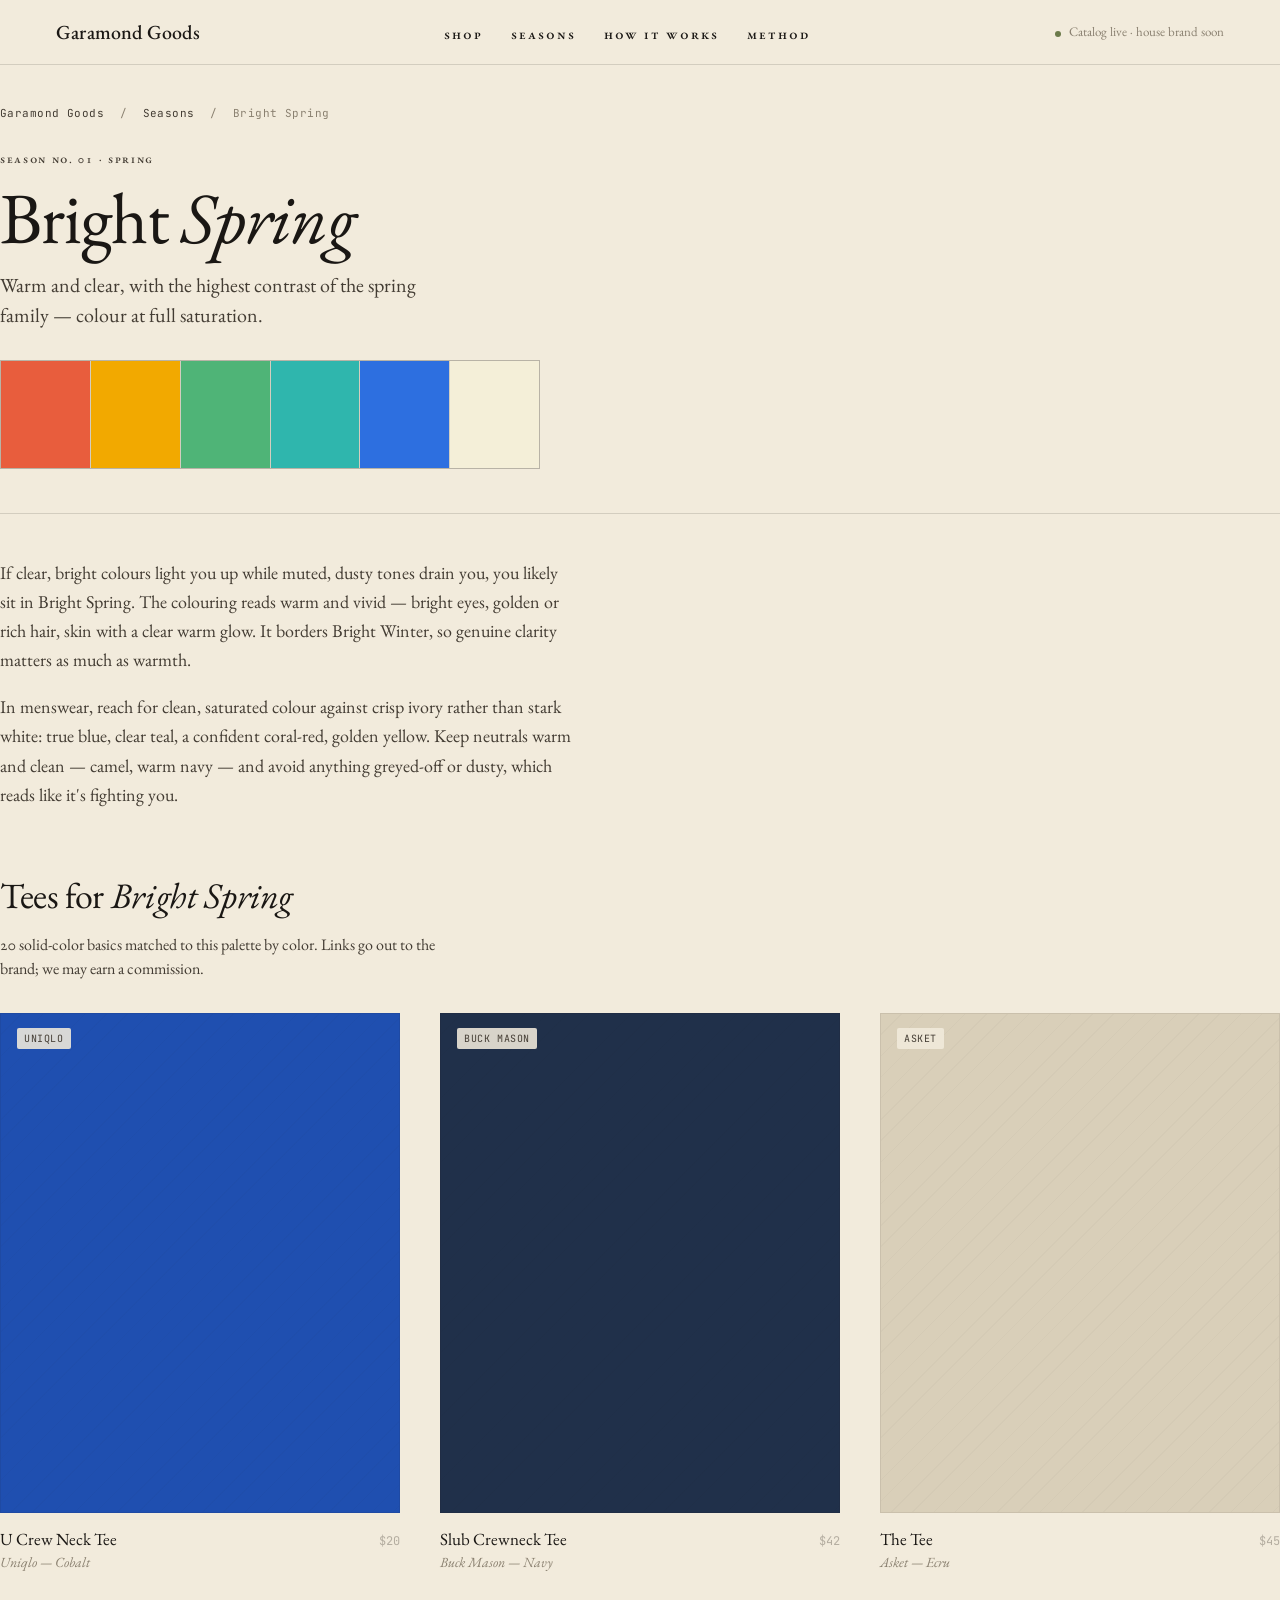
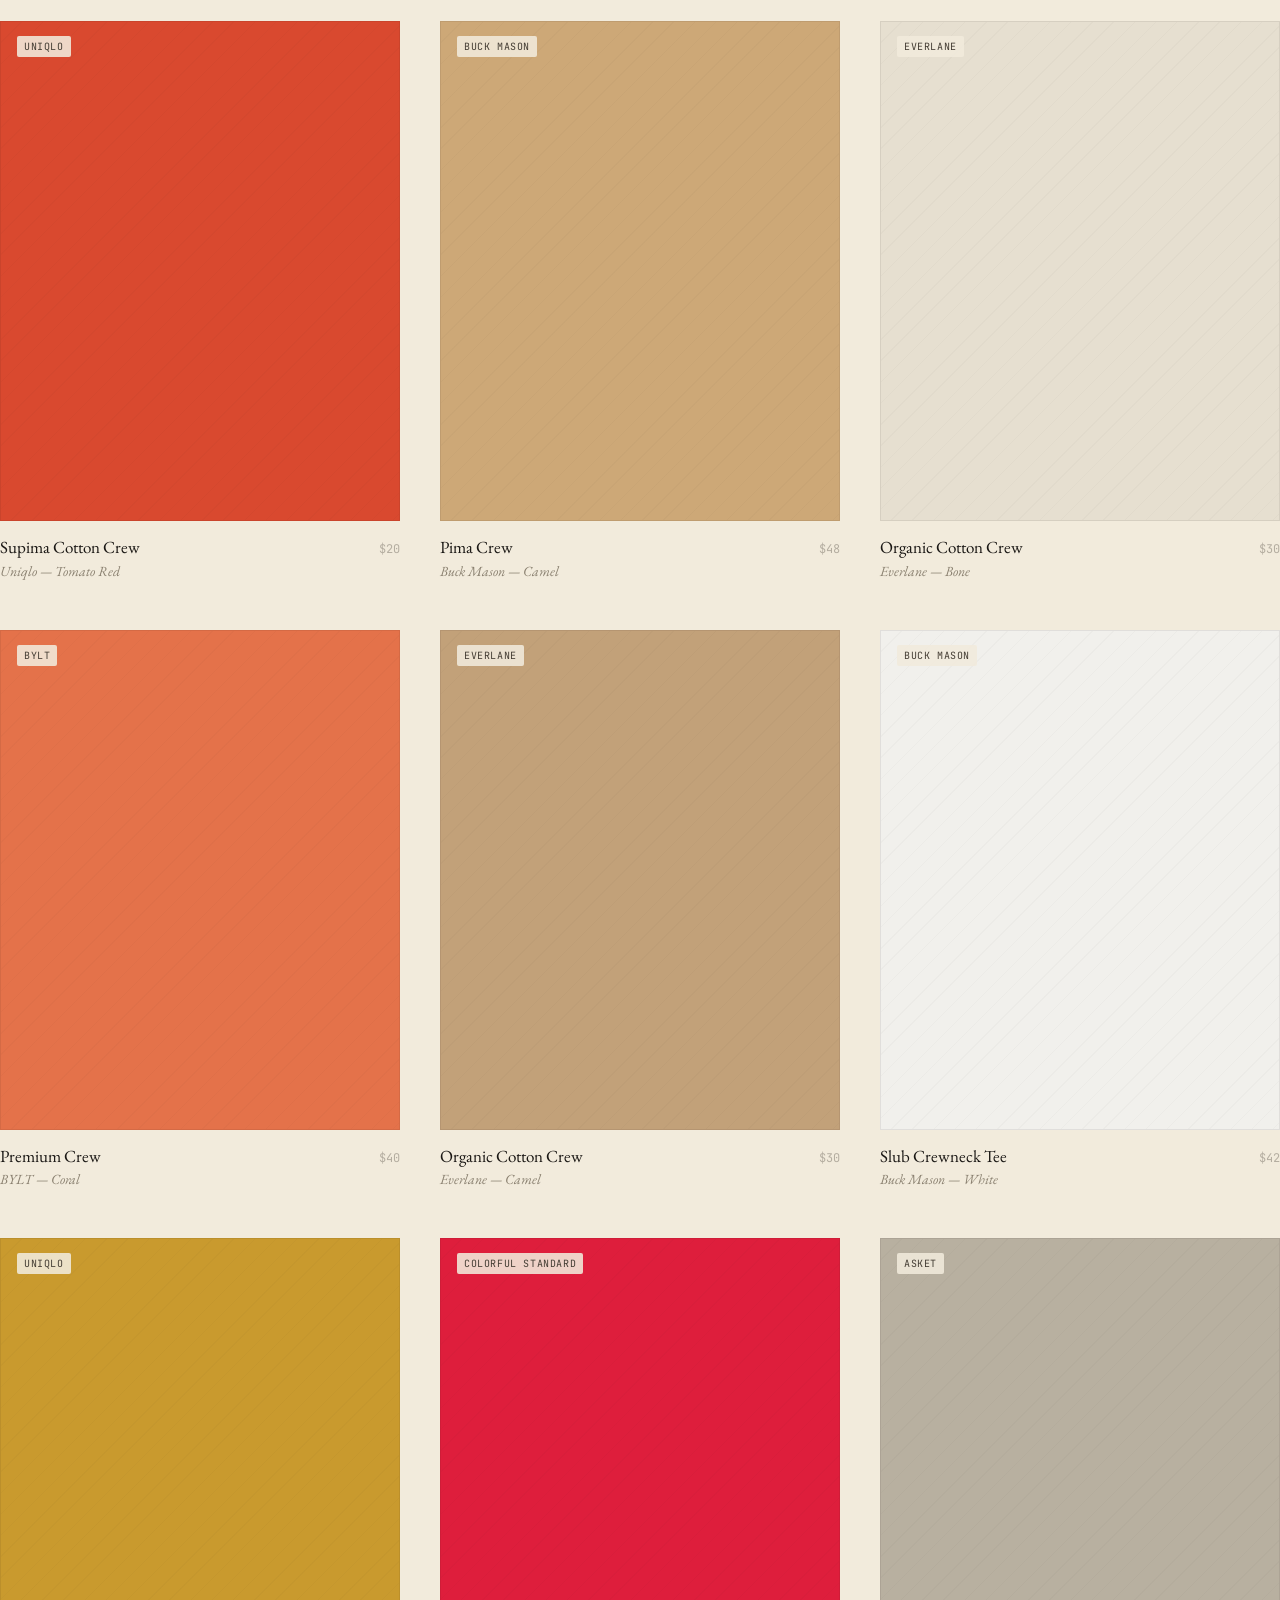
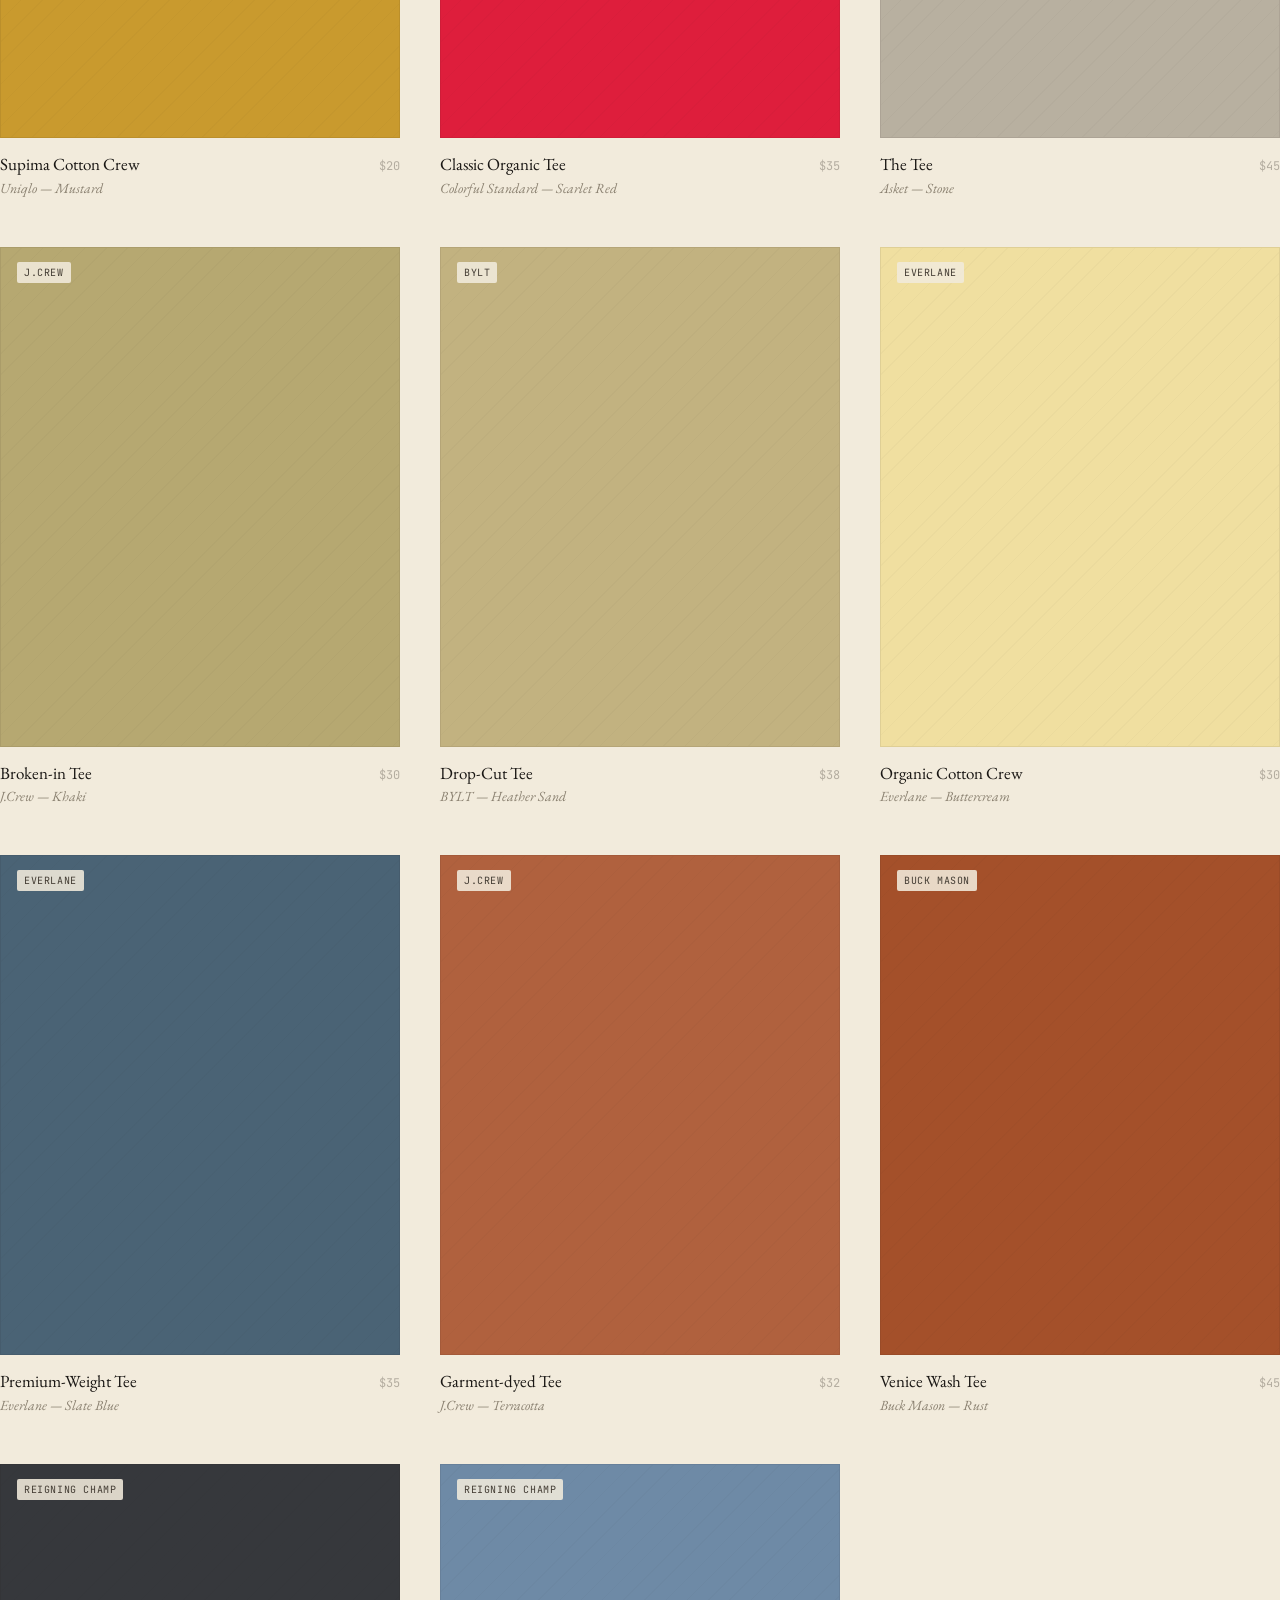
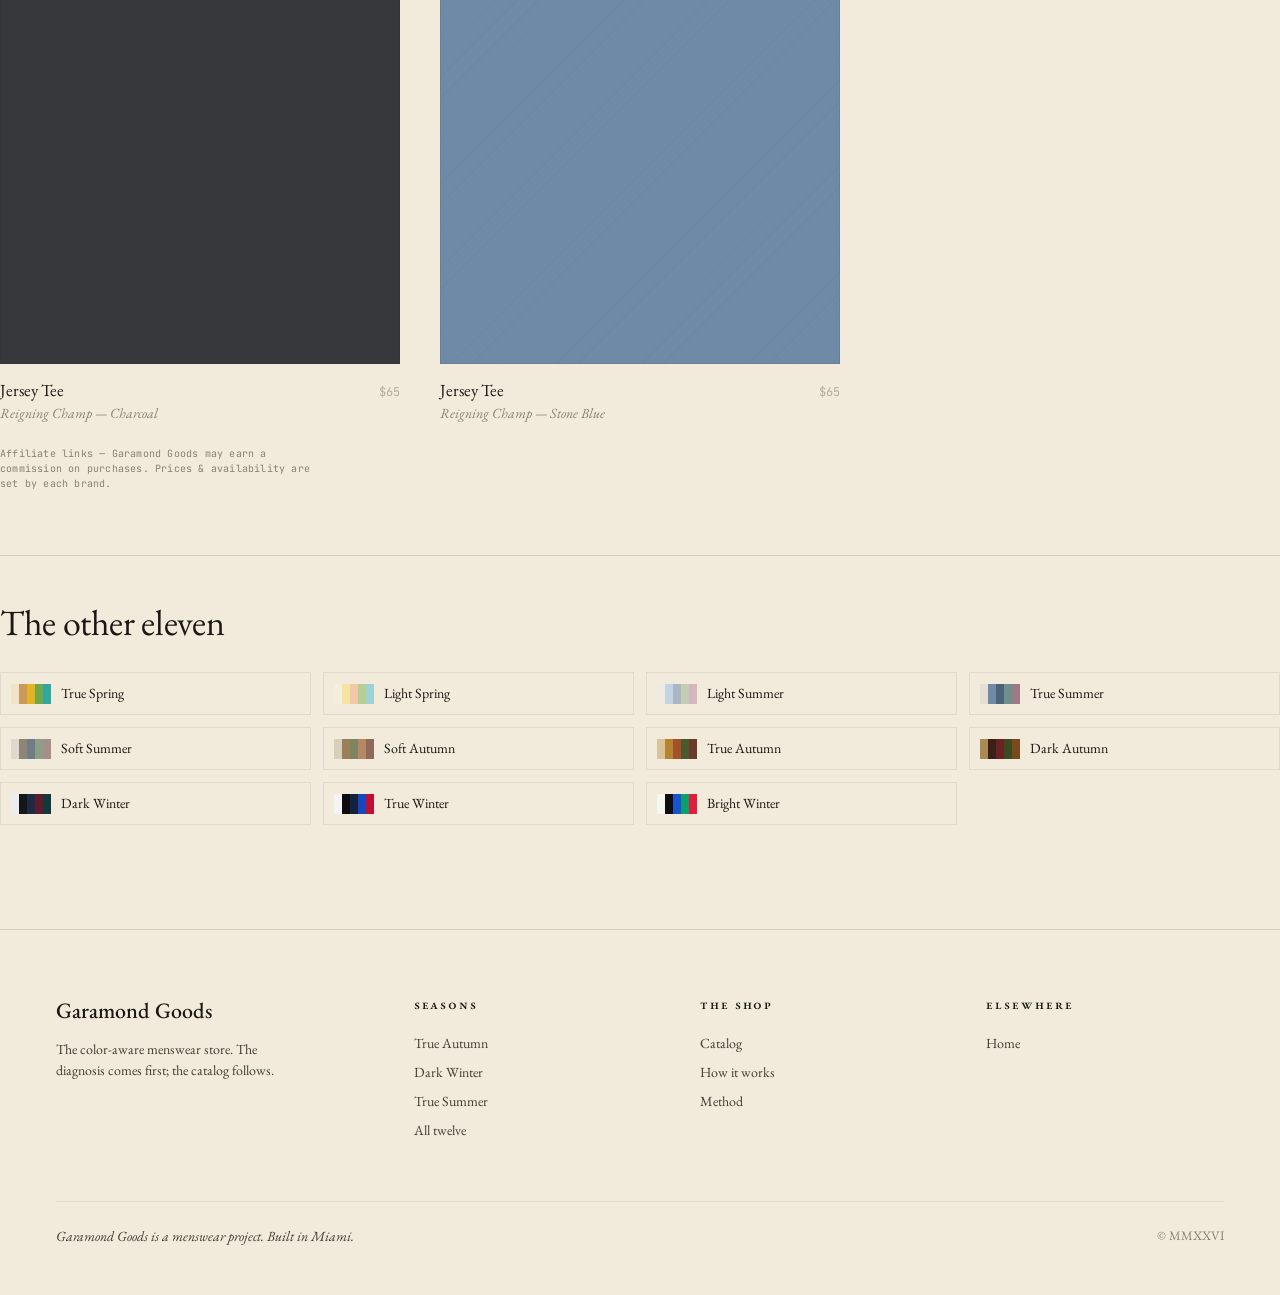
==== seasons/bright-spring.html @ 6a466348 "Add SEO foundation: per-season pages, sitemap, clean URLs - build-seo.js: generator producing 12 per" ====
<!doctype html>
<html lang="en">
<head>
<meta charset="utf-8"/>
<meta name="viewport" content="width=device-width, initial-scale=1"/>
<title>Bright Spring — Men's Color Palette &amp; Tees · Garamond Goods</title>
<meta name="description" content="Bright Spring for men: the warm, clear, high-contrast palette — which colours suit you, how to wear them, and solid tees matched to the season."/>
<link rel="canonical" href="https://garamondgoods.com/seasons/bright-spring"/>
<meta name="theme-color" content="#1a1714"/>
<meta property="og:title" content="Bright Spring — Men's Color Palette & Tees"/>
<meta property="og:description" content="Bright Spring for men: the warm, clear, high-contrast palette — which colours suit you, how to wear them, and solid tees matched to the season."/>
<meta property="og:type" content="website"/>
<meta property="og:url" content="https://garamondgoods.com/seasons/bright-spring"/>
<meta name="twitter:card" content="summary_large_image"/>
<link rel="preconnect" href="https://fonts.googleapis.com"/>
<link rel="preconnect" href="https://fonts.gstatic.com" crossorigin/>
<link href="https://fonts.googleapis.com/css2?family=EB+Garamond:ital,wght@0,400;0,500;0,600;1,400;1,500&family=JetBrains+Mono:wght@400;500&display=swap" rel="stylesheet"/>
<link rel="stylesheet" href="/styles.css"/>
<script type="application/ld+json">{"@context":"https://schema.org","@type":"CollectionPage","name":"Bright Spring — Men's Color Palette & Tees","url":"https://garamondgoods.com/seasons/bright-spring","description":"Bright Spring for men: the warm, clear, high-contrast palette — which colours suit you, how to wear them, and solid tees matched to the season.","breadcrumb":{"@type":"BreadcrumbList","itemListElement":[{"@type":"ListItem","position":1,"name":"Garamond Goods","item":"https://garamondgoods.com/"},{"@type":"ListItem","position":2,"name":"Seasons","item":"https://garamondgoods.com/#seasons"},{"@type":"ListItem","position":3,"name":"Bright Spring","item":"https://garamondgoods.com/seasons/bright-spring"}]},"mainEntity":{"@type":"ItemList","numberOfItems":20,"itemListElement":[{"@type":"ListItem","position":1,"item":{"@type":"Product","name":"Uniqlo U Crew Neck Tee — Cobalt","url":"https://www.uniqlo.com/us/en","category":"Men's T-Shirt"}},{"@type":"ListItem","position":2,"item":{"@type":"Product","name":"Buck Mason Slub Crewneck Tee — Navy","url":"https://www.buckmason.com","category":"Men's T-Shirt"}},{"@type":"ListItem","position":3,"item":{"@type":"Product","name":"Asket The Tee — Ecru","url":"https://www.asket.com","category":"Men's T-Shirt"}},{"@type":"ListItem","position":4,"item":{"@type":"Product","name":"Uniqlo Supima Cotton Crew — Tomato Red","url":"https://www.uniqlo.com/us/en","category":"Men's T-Shirt"}},{"@type":"ListItem","position":5,"item":{"@type":"Product","name":"Buck Mason Pima Crew — Camel","url":"https://www.buckmason.com","category":"Men's T-Shirt"}},{"@type":"ListItem","position":6,"item":{"@type":"Product","name":"Everlane Organic Cotton Crew — Bone","url":"https://www.everlane.com","category":"Men's T-Shirt"}},{"@type":"ListItem","position":7,"item":{"@type":"Product","name":"BYLT Premium Crew — Coral","url":"https://www.byltbasics.com","category":"Men's T-Shirt"}},{"@type":"ListItem","position":8,"item":{"@type":"Product","name":"Everlane Organic Cotton Crew — Camel","url":"https://www.everlane.com","category":"Men's T-Shirt"}},{"@type":"ListItem","position":9,"item":{"@type":"Product","name":"Buck Mason Slub Crewneck Tee — White","url":"https://www.buckmason.com","category":"Men's T-Shirt"}},{"@type":"ListItem","position":10,"item":{"@type":"Product","name":"Uniqlo Supima Cotton Crew — Mustard","url":"https://www.uniqlo.com/us/en","category":"Men's T-Shirt"}},{"@type":"ListItem","position":11,"item":{"@type":"Product","name":"Colorful Standard Classic Organic Tee — Scarlet Red","url":"https://colorfulstandard.com","category":"Men's T-Shirt"}},{"@type":"ListItem","position":12,"item":{"@type":"Product","name":"Asket The Tee — Stone","url":"https://www.asket.com","category":"Men's T-Shirt"}},{"@type":"ListItem","position":13,"item":{"@type":"Product","name":"J.Crew Broken-in Tee — Khaki","url":"https://www.jcrew.com","category":"Men's T-Shirt"}},{"@type":"ListItem","position":14,"item":{"@type":"Product","name":"BYLT Drop-Cut Tee — Heather Sand","url":"https://www.byltbasics.com","category":"Men's T-Shirt"}},{"@type":"ListItem","position":15,"item":{"@type":"Product","name":"Everlane Organic Cotton Crew — Buttercream","url":"https://www.everlane.com","category":"Men's T-Shirt"}},{"@type":"ListItem","position":16,"item":{"@type":"Product","name":"Everlane Premium-Weight Tee — Slate Blue","url":"https://www.everlane.com","category":"Men's T-Shirt"}},{"@type":"ListItem","position":17,"item":{"@type":"Product","name":"J.Crew Garment-dyed Tee — Terracotta","url":"https://www.jcrew.com","category":"Men's T-Shirt"}},{"@type":"ListItem","position":18,"item":{"@type":"Product","name":"Buck Mason Venice Wash Tee — Rust","url":"https://www.buckmason.com","category":"Men's T-Shirt"}},{"@type":"ListItem","position":19,"item":{"@type":"Product","name":"Reigning Champ Jersey Tee — Charcoal","url":"https://www.reigningchamp.com","category":"Men's T-Shirt"}},{"@type":"ListItem","position":20,"item":{"@type":"Product","name":"Reigning Champ Jersey Tee — Stone Blue","url":"https://www.reigningchamp.com","category":"Men's T-Shirt"}}]}}</script>
</head>
<body>
<nav class="top"><div class="wrap inner">
  <a class="brand" href="/">Garamond Goods</a>
  <ul>
    <li><a href="/#catalog" class="sc">Shop</a></li>
    <li><a href="/#seasons" class="sc">Seasons</a></li>
    <li><a href="/#analysis" class="sc">How it works</a></li>
    <li><a href="/#method" class="sc">Method</a></li>
  </ul>
  <div class="status"><span class="dot"></span>Catalog live · house brand soon</div>
</div></nav>
<main class="wrap season-page">
  <nav class="crumb" aria-label="Breadcrumb"><a href="/">Garamond Goods</a> <span>/</span> <a href="/#seasons">Seasons</a> <span>/</span> Bright Spring</nav>
  <header class="season-hero">
    <div class="kicker sc">Season No. 01 · Spring</div>
    <h1 class="display">Bright <em>Spring</em></h1>
    <p class="subline">Warm and clear, with the highest contrast of the spring family — colour at full saturation.</p>
    <div class="season-strip"><div class="swatches"><div class="sw" style="background:#E85D3D" title="Poppy · #E85D3D"><span class="hex">#E85D3D</span></div><div class="sw" style="background:#F2A900" title="Marigold · #F2A900"><span class="hex">#F2A900</span></div><div class="sw" style="background:#4FB477" title="Clear Green · #4FB477"><span class="hex">#4FB477</span></div><div class="sw" style="background:#2FB6AD" title="Bright Teal · #2FB6AD"><span class="hex">#2FB6AD</span></div><div class="sw" style="background:#2D6FE0" title="True Blue · #2D6FE0"><span class="hex">#2D6FE0</span></div><div class="sw" style="background:#F4EFD8" title="Ivory · #F4EFD8"><span class="hex">#F4EFD8</span></div></div></div>
  </header>
  <section class="season-prose">
    <p>If clear, bright colours light you up while muted, dusty tones drain you, you likely sit in Bright Spring. The colouring reads warm and vivid — bright eyes, golden or rich hair, skin with a clear warm glow. It borders Bright Winter, so genuine clarity matters as much as warmth.</p>
    <p>In menswear, reach for clean, saturated colour against crisp ivory rather than stark white: true blue, clear teal, a confident coral-red, golden yellow. Keep neutrals warm and clean — camel, warm navy — and avoid anything greyed-off or dusty, which reads like it's fighting you.</p>
  </section>
  <section class="season-shop">
    <h2>Tees for <em>Bright Spring</em></h2>
    <p class="deck">20 solid-color basics matched to this palette by color. Links go out to the brand; we may earn a commission.</p>
    <div class="catalog-grid"><a class="product" href="https://www.uniqlo.com/us/en" target="_blank" rel="sponsored noopener nofollow" data-id="uniqlo-cobalt-24" data-brand="Uniqlo" data-hex="#1F4FB0" data-season="bright-spring"><div class="photo" style="background:#1F4FB0"><span class="plabel">Uniqlo</span><div class="alt">SHOP AT UNIQLO →</div></div><div class="meta"><div><div class="name">U Crew Neck Tee</div><div class="sub">Uniqlo — Cobalt</div></div><div class="price">$20</div></div></a><a class="product" href="https://www.buckmason.com" target="_blank" rel="sponsored noopener nofollow" data-id="buck-mason-navy-1" data-brand="Buck Mason" data-hex="#20304A" data-season="bright-spring"><div class="photo" style="background:#20304A"><span class="plabel">Buck Mason</span><div class="alt">SHOP AT BUCK MASON →</div></div><div class="meta"><div><div class="name">Slub Crewneck Tee</div><div class="sub">Buck Mason — Navy</div></div><div class="price">$42</div></div></a><a class="product" href="https://www.asket.com" target="_blank" rel="sponsored noopener nofollow" data-id="asket-ecru-26" data-brand="Asket" data-hex="#D9CFB9" data-season="bright-spring"><div class="photo" style="background:#D9CFB9"><span class="plabel">Asket</span><div class="alt">SHOP AT ASKET →</div></div><div class="meta"><div><div class="name">The Tee</div><div class="sub">Asket — Ecru</div></div><div class="price">$45</div></div></a><a class="product" href="https://www.uniqlo.com/us/en" target="_blank" rel="sponsored noopener nofollow" data-id="uniqlo-tomato-red-22" data-brand="Uniqlo" data-hex="#D9492F" data-season="bright-spring"><div class="photo" style="background:#D9492F"><span class="plabel">Uniqlo</span><div class="alt">SHOP AT UNIQLO →</div></div><div class="meta"><div><div class="name">Supima Cotton Crew</div><div class="sub">Uniqlo — Tomato Red</div></div><div class="price">$20</div></div></a><a class="product" href="https://www.buckmason.com" target="_blank" rel="sponsored noopener nofollow" data-id="buck-mason-camel-5" data-brand="Buck Mason" data-hex="#CDA877" data-season="bright-spring"><div class="photo" style="background:#CDA877"><span class="plabel">Buck Mason</span><div class="alt">SHOP AT BUCK MASON →</div></div><div class="meta"><div><div class="name">Pima Crew</div><div class="sub">Buck Mason — Camel</div></div><div class="price">$48</div></div></a><a class="product" href="https://www.everlane.com" target="_blank" rel="sponsored noopener nofollow" data-id="everlane-bone-15" data-brand="Everlane" data-hex="#E6DFD0" data-season="bright-spring"><div class="photo" style="background:#E6DFD0"><span class="plabel">Everlane</span><div class="alt">SHOP AT EVERLANE →</div></div><div class="meta"><div><div class="name">Organic Cotton Crew</div><div class="sub">Everlane — Bone</div></div><div class="price">$30</div></div></a><a class="product" href="https://www.byltbasics.com" target="_blank" rel="sponsored noopener nofollow" data-id="bylt-coral-14" data-brand="BYLT" data-hex="#E4724A" data-season="bright-spring"><div class="photo" style="background:#E4724A"><span class="plabel">BYLT</span><div class="alt">SHOP AT BYLT →</div></div><div class="meta"><div><div class="name">Premium Crew</div><div class="sub">BYLT — Coral</div></div><div class="price">$40</div></div></a><a class="product" href="https://www.everlane.com" target="_blank" rel="sponsored noopener nofollow" data-id="everlane-camel-16" data-brand="Everlane" data-hex="#C2A179" data-season="bright-spring"><div class="photo" style="background:#C2A179"><span class="plabel">Everlane</span><div class="alt">SHOP AT EVERLANE →</div></div><div class="meta"><div><div class="name">Organic Cotton Crew</div><div class="sub">Everlane — Camel</div></div><div class="price">$30</div></div></a><a class="product" href="https://www.buckmason.com" target="_blank" rel="sponsored noopener nofollow" data-id="buck-mason-white-0" data-brand="Buck Mason" data-hex="#F1F0EC" data-season="bright-spring"><div class="photo" style="background:#F1F0EC"><span class="plabel">Buck Mason</span><div class="alt">SHOP AT BUCK MASON →</div></div><div class="meta"><div><div class="name">Slub Crewneck Tee</div><div class="sub">Buck Mason — White</div></div><div class="price">$42</div></div></a><a class="product" href="https://www.uniqlo.com/us/en" target="_blank" rel="sponsored noopener nofollow" data-id="uniqlo-mustard-21" data-brand="Uniqlo" data-hex="#C99A2E" data-season="bright-spring"><div class="photo" style="background:#C99A2E"><span class="plabel">Uniqlo</span><div class="alt">SHOP AT UNIQLO →</div></div><div class="meta"><div><div class="name">Supima Cotton Crew</div><div class="sub">Uniqlo — Mustard</div></div><div class="price">$20</div></div></a><a class="product" href="https://colorfulstandard.com" target="_blank" rel="sponsored noopener nofollow" data-id="colorful-standard-scarlet-red-32" data-brand="Colorful Standard" data-hex="#DE1E3C" data-season="bright-spring"><div class="photo" style="background:#DE1E3C"><span class="plabel">Colorful Standard</span><div class="alt">SHOP AT COLORFUL STANDARD →</div></div><div class="meta"><div><div class="name">Classic Organic Tee</div><div class="sub">Colorful Standard — Scarlet Red</div></div><div class="price">$35</div></div></a><a class="product" href="https://www.asket.com" target="_blank" rel="sponsored noopener nofollow" data-id="asket-stone-28" data-brand="Asket" data-hex="#B8B0A0" data-season="bright-spring"><div class="photo" style="background:#B8B0A0"><span class="plabel">Asket</span><div class="alt">SHOP AT ASKET →</div></div><div class="meta"><div><div class="name">The Tee</div><div class="sub">Asket — Stone</div></div><div class="price">$45</div></div></a><a class="product" href="https://www.jcrew.com" target="_blank" rel="sponsored noopener nofollow" data-id="j-crew-khaki-34" data-brand="J.Crew" data-hex="#B6A871" data-season="bright-spring"><div class="photo" style="background:#B6A871"><span class="plabel">J.Crew</span><div class="alt">SHOP AT J.CREW →</div></div><div class="meta"><div><div class="name">Broken-in Tee</div><div class="sub">J.Crew — Khaki</div></div><div class="price">$30</div></div></a><a class="product" href="https://www.byltbasics.com" target="_blank" rel="sponsored noopener nofollow" data-id="bylt-heather-sand-12" data-brand="BYLT" data-hex="#C2B280" data-season="bright-spring"><div class="photo" style="background:#C2B280"><span class="plabel">BYLT</span><div class="alt">SHOP AT BYLT →</div></div><div class="meta"><div><div class="name">Drop-Cut Tee</div><div class="sub">BYLT — Heather Sand</div></div><div class="price">$38</div></div></a><a class="product" href="https://www.everlane.com" target="_blank" rel="sponsored noopener nofollow" data-id="everlane-buttercream-20" data-brand="Everlane" data-hex="#F0DFA0" data-season="bright-spring"><div class="photo" style="background:#F0DFA0"><span class="plabel">Everlane</span><div class="alt">SHOP AT EVERLANE →</div></div><div class="meta"><div><div class="name">Organic Cotton Crew</div><div class="sub">Everlane — Buttercream</div></div><div class="price">$30</div></div></a><a class="product" href="https://www.everlane.com" target="_blank" rel="sponsored noopener nofollow" data-id="everlane-slate-blue-17" data-brand="Everlane" data-hex="#4A6375" data-season="bright-spring"><div class="photo" style="background:#4A6375"><span class="plabel">Everlane</span><div class="alt">SHOP AT EVERLANE →</div></div><div class="meta"><div><div class="name">Premium-Weight Tee</div><div class="sub">Everlane — Slate Blue</div></div><div class="price">$35</div></div></a><a class="product" href="https://www.jcrew.com" target="_blank" rel="sponsored noopener nofollow" data-id="j-crew-terracotta-35" data-brand="J.Crew" data-hex="#B0613E" data-season="bright-spring"><div class="photo" style="background:#B0613E"><span class="plabel">J.Crew</span><div class="alt">SHOP AT J.CREW →</div></div><div class="meta"><div><div class="name">Garment-dyed Tee</div><div class="sub">J.Crew — Terracotta</div></div><div class="price">$32</div></div></a><a class="product" href="https://www.buckmason.com" target="_blank" rel="sponsored noopener nofollow" data-id="buck-mason-rust-4" data-brand="Buck Mason" data-hex="#A4502A" data-season="bright-spring"><div class="photo" style="background:#A4502A"><span class="plabel">Buck Mason</span><div class="alt">SHOP AT BUCK MASON →</div></div><div class="meta"><div><div class="name">Venice Wash Tee</div><div class="sub">Buck Mason — Rust</div></div><div class="price">$45</div></div></a><a class="product" href="https://www.reigningchamp.com" target="_blank" rel="sponsored noopener nofollow" data-id="reigning-champ-charcoal-7" data-brand="Reigning Champ" data-hex="#36383C" data-season="bright-spring"><div class="photo" style="background:#36383C"><span class="plabel">Reigning Champ</span><div class="alt">SHOP AT REIGNING CHAMP →</div></div><div class="meta"><div><div class="name">Jersey Tee</div><div class="sub">Reigning Champ — Charcoal</div></div><div class="price">$65</div></div></a><a class="product" href="https://www.reigningchamp.com" target="_blank" rel="sponsored noopener nofollow" data-id="reigning-champ-stone-blue-9" data-brand="Reigning Champ" data-hex="#6E8AA6" data-season="bright-spring"><div class="photo" style="background:#6E8AA6"><span class="plabel">Reigning Champ</span><div class="alt">SHOP AT REIGNING CHAMP →</div></div><div class="meta"><div><div class="name">Jersey Tee</div><div class="sub">Reigning Champ — Stone Blue</div></div><div class="price">$65</div></div></a></div>
    <p class="disclosure">Affiliate links — Garamond Goods may earn a commission on purchases. Prices &amp; availability are set by each brand.</p>
  </section>
  <section class="season-cross">
    <h2>The other eleven</h2>
    <div class="cross-grid"><a class="cross" href="/seasons/true-spring"><span class="cross-sw"><span style="background:#EFE3C8"></span><span style="background:#C99A5B"></span><span style="background:#E6B325"></span><span style="background:#6FA84B"></span><span style="background:#2FA8A1"></span></span><span class="cross-nm">True Spring</span></a><a class="cross" href="/seasons/light-spring"><span class="cross-sw"><span style="background:#F5EEDC"></span><span style="background:#F4E3A1"></span><span style="background:#F4C7A8"></span><span style="background:#B7CE96"></span><span style="background:#9ED3D6"></span></span><span class="cross-nm">Light Spring</span></a><a class="cross" href="/seasons/light-summer"><span class="cross-sw"><span style="background:#EFE9E4"></span><span style="background:#C5D4E2"></span><span style="background:#AAB5C6"></span><span style="background:#C2CDB4"></span><span style="background:#D5B6C0"></span></span><span class="cross-nm">Light Summer</span></a><a class="cross" href="/seasons/true-summer"><span class="cross-sw"><span style="background:#E4DED3"></span><span style="background:#6E8AA6"></span><span style="background:#4A6375"></span><span style="background:#6E9089"></span><span style="background:#9E7A86"></span></span><span class="cross-nm">True Summer</span></a><a class="cross" href="/seasons/soft-summer"><span class="cross-sw"><span style="background:#DFD8CC"></span><span style="background:#8F8577"></span><span style="background:#6F7E86"></span><span style="background:#8C9E83"></span><span style="background:#A68E8B"></span></span><span class="cross-nm">Soft Summer</span></a><a class="cross" href="/seasons/soft-autumn"><span class="cross-sw"><span style="background:#D9CFB9"></span><span style="background:#9A7F5A"></span><span style="background:#7E8460"></span><span style="background:#B58762"></span><span style="background:#8F6A5A"></span></span><span class="cross-nm">Soft Autumn</span></a><a class="cross" href="/seasons/true-autumn"><span class="cross-sw"><span style="background:#D9C39A"></span><span style="background:#B5842E"></span><span style="background:#A4502A"></span><span style="background:#4B5A2C"></span><span style="background:#6B3A2A"></span></span><span class="cross-nm">True Autumn</span></a><a class="cross" href="/seasons/dark-autumn"><span class="cross-sw"><span style="background:#A88A55"></span><span style="background:#3A2018"></span><span style="background:#6B2222"></span><span style="background:#3B4A1F"></span><span style="background:#7A4A1F"></span></span><span class="cross-nm">Dark Autumn</span></a><a class="cross" href="/seasons/dark-winter"><span class="cross-sw"><span style="background:#ECEDEF"></span><span style="background:#14161C"></span><span style="background:#1E2A44"></span><span style="background:#5E1A2B"></span><span style="background:#0E3B3A"></span></span><span class="cross-nm">Dark Winter</span></a><a class="cross" href="/seasons/true-winter"><span class="cross-sw"><span style="background:#F4F4F4"></span><span style="background:#0B0B10"></span><span style="background:#14213F"></span><span style="background:#1746C0"></span><span style="background:#C20E2E"></span></span><span class="cross-nm">True Winter</span></a><a class="cross" href="/seasons/bright-winter"><span class="cross-sw"><span style="background:#F7F7F2"></span><span style="background:#0E0E0E"></span><span style="background:#1A53D0"></span><span style="background:#0AA06A"></span><span style="background:#DE1E3C"></span></span><span class="cross-nm">Bright Winter</span></a></div>
  </section>
</main>
<footer class="foot"><div class="wrap">
  <div class="foot-grid">
    <div>
      <div class="foot-brand">Garamond Goods</div>
      <div class="foot-blurb">The color-aware menswear store. The diagnosis comes first; the catalog follows.</div>
    </div>
    <div><h4 class="sc">Seasons</h4><ul>
      <li><a href="/seasons/true-autumn">True Autumn</a></li>
      <li><a href="/seasons/dark-winter">Dark Winter</a></li>
      <li><a href="/seasons/true-summer">True Summer</a></li>
      <li><a href="/#seasons">All twelve</a></li>
    </ul></div>
    <div><h4 class="sc">The Shop</h4><ul>
      <li><a href="/#catalog">Catalog</a></li>
      <li><a href="/#analysis">How it works</a></li>
      <li><a href="/#method">Method</a></li>
    </ul></div>
    <div><h4 class="sc">Elsewhere</h4><ul>
      <li><a href="/">Home</a></li>
    </ul></div>
  </div>
  <div class="foot-line">
    <div class="tag">Garamond Goods is a menswear project. Built in Miami.</div>
    <div>© MMXXVI</div>
  </div>
</div></footer>
<script src="/log.js"></script>
<script>
document.querySelectorAll('a.product[data-id]').forEach(function(a){
  a.addEventListener('click', function(){
    if(window.ggLogClick) window.ggLogClick({product_id:a.dataset.id,brand:a.dataset.brand,season:a.dataset.season,color_hex:a.dataset.hex,href:a.href});
  });
});
</script>
</body>
</html>
---- styles.css ----
/* ================================================================
   Garamond Goods — atelier menswear color analysis
   ================================================================
   Design system:
     • Cream paper (#f2ebdc) over warm ink (#1a1714)
     • EB Garamond serif (incl. italic emphasis)
     • JetBrains Mono for small caps, plate numbers, hex labels
     • Editorial-spread layout with § section numbering
     • Hover-reveal hex strips on the twelve-season grid
   ============================================================== */

:root {
  --cream: #f2ebdc;
  --cream-deep: #ebe3d1;
  --ink: #1a1714;
  --ink-soft: #433c33;
  --ink-mute: #8a8070;
  --rule: rgba(26, 23, 20, 0.14);
  --rule-soft: rgba(26, 23, 20, 0.08);
  --serif: "EB Garamond", "Adobe Garamond Pro", Garamond, "Times New Roman", serif;
  --mono: "JetBrains Mono", ui-monospace, SFMono-Regular, Menlo, monospace;
}

* { box-sizing: border-box; }
html, body { margin: 0; padding: 0; }
html { scroll-behavior: smooth; }
body {
  background: var(--cream);
  color: var(--ink);
  font-family: var(--serif);
  font-size: 18px;
  line-height: 1.5;
  -webkit-font-smoothing: antialiased;
  text-rendering: optimizeLegibility;
  font-feature-settings: "kern", "liga", "onum";
}

/* ----- Layout ----- */
.wrap { max-width: 1280px; margin: 0 auto; padding: 0 56px; }
.rule { border: 0; border-top: 1px solid var(--rule); margin: 0; }
.rule-soft { border: 0; border-top: 1px solid var(--rule-soft); margin: 0; }

/* ----- Type primitives ----- */
.sc {
  font-variant: all-small-caps;
  letter-spacing: 0.14em;
  font-weight: 500;
}
.mono {
  font-family: var(--mono);
  font-size: 11px;
  letter-spacing: 0.04em;
  color: var(--ink-mute);
}

/* ----- Nav ----- */
nav.top {
  position: sticky;
  top: 0;
  z-index: 40;
  background: var(--cream);
  border-bottom: 1px solid var(--rule);
}
nav.top .inner {
  display: flex; align-items: center; justify-content: space-between;
  height: 64px;
}
nav.top .brand {
  font-family: var(--serif);
  font-size: 20px;
  font-weight: 500;
  letter-spacing: 0.01em;
  white-space: nowrap;
}
nav.top ul { list-style: none; display: flex; gap: 28px; margin: 0; padding: 0; }
nav.top a {
  color: var(--ink);
  text-decoration: none;
  font-size: 14px;
  white-space: nowrap;
}
nav.top a:hover { color: var(--ink-soft); }
nav.top .status { font-size: 13px; color: var(--ink-mute); white-space: nowrap; }
nav.top .status .dot {
  display: inline-block; width: 6px; height: 6px; border-radius: 50%;
  background: #6b7a4a; margin-right: 8px; vertical-align: middle;
}

/* ----- Hero ----- */
section.hero { padding: 96px 0 112px; }

.hero-grid {
  display: grid;
  grid-template-columns: 1fr 1.15fr;
  gap: 80px;
  align-items: center;
}
.kicker {
  font-size: 12px;
  margin-bottom: 36px;
  color: var(--ink-soft);
}
.kicker .bullet {
  display: inline-block;
  width: 4px; height: 4px; background: var(--ink-soft);
  border-radius: 50%;
  vertical-align: middle;
  margin: 0 10px 2px;
}
h1.display {
  font-family: var(--serif);
  font-weight: 400;
  font-size: 88px;
  line-height: 0.98;
  letter-spacing: -0.015em;
  margin: 0 0 32px;
  text-wrap: balance;
}
h1.display em { font-style: italic; font-weight: 400; }

.subline {
  font-size: 20px;
  line-height: 1.5;
  color: var(--ink-soft);
  max-width: 38ch;
  margin: 0 0 44px;
  text-wrap: pretty;
}

.cta-row { display: flex; align-items: center; gap: 28px; flex-wrap: wrap; }
.cta-link {
  font-size: 16px;
  color: var(--ink);
  text-decoration: none;
  border-bottom: 1px solid var(--ink);
  padding-bottom: 2px;
  display: inline-flex; align-items: baseline; gap: 10px;
  transition: color .2s, border-color .2s, gap .2s;
  cursor: pointer;
  background: none; border-top: 0; border-left: 0; border-right: 0;
  font-family: inherit;
  white-space: nowrap;
}
.cta-link:hover { gap: 14px; }
.cta-link .arr { font-family: var(--mono); font-size: 13px; }
.cta-aside { font-size: 13px; color: var(--ink-mute); white-space: nowrap; }

/* ----- "Shot" placeholder cards (pre-image) -----
   Shows a Pantone-style monospace shot-list framing the prompt that will
   be sent to GPT Image once wired up. The intent is that these cards stay
   recognisable as production placeholders — diagonal stripe + plate label. */
.shot {
  background: var(--cream-deep);
  border: 1px solid var(--rule);
  aspect-ratio: 5 / 4;
  position: relative;
  overflow: hidden;
}
.shot.tall { aspect-ratio: 4 / 5; }
.shot.wide { aspect-ratio: 16 / 10; }
.shot::before {
  content: "";
  position: absolute; inset: 0;
  background-image: repeating-linear-gradient(
    135deg,
    transparent 0 14px,
    rgba(26,23,20,0.025) 14px 15px
  );
  pointer-events: none;
}
.shot .label {
  position: absolute;
  left: 16px; top: 16px;
  font-family: var(--mono); font-size: 10px;
  letter-spacing: 0.08em;
  color: var(--ink-mute);
  text-transform: uppercase;
}
.shot .num {
  position: absolute; right: 16px; top: 16px;
  font-family: var(--mono); font-size: 10px; color: var(--ink-mute);
}
.shot .prompt {
  position: absolute;
  left: 24px; right: 24px; bottom: 20px;
  font-family: var(--mono); font-size: 11px; line-height: 1.55;
  color: var(--ink-soft);
  max-width: 60ch;
}
.shot .prompt .k { color: var(--ink-mute); }

/* ----- Editorial spreads ----- */
section.spread {
  padding: 96px 0;
  border-top: 1px solid var(--rule);
}
.spread-head {
  display: grid;
  grid-template-columns: 160px 1fr 1fr;
  gap: 48px;
  padding-bottom: 56px;
  align-items: baseline;
}
.spread-head .num { font-family: var(--mono); font-size: 12px; color: var(--ink-mute); }
.spread-head h2 {
  font-family: var(--serif);
  font-weight: 400;
  font-size: 48px;
  line-height: 1.05;
  letter-spacing: -0.01em;
  margin: 0;
  text-wrap: balance;
}
.spread-head h2 em { font-style: italic; }
.spread-head .deck {
  font-size: 17px;
  color: var(--ink-soft);
  line-height: 1.55;
  max-width: 52ch;
  text-wrap: pretty;
}

/* ----- How it works ----- */
.how-grid {
  display: grid;
  grid-template-columns: 160px 1fr 1.1fr;
  gap: 48px;
  align-items: start;
}
.step {
  padding: 20px 0;
  border-top: 1px solid var(--rule-soft);
  display: grid;
  grid-template-columns: 40px 1fr;
  gap: 20px;
}
.step:last-child { border-bottom: 1px solid var(--rule-soft); }
.step .n { font-family: var(--mono); font-size: 11px; color: var(--ink-mute); padding-top: 3px; }
.step h3 {
  font-family: var(--serif);
  font-weight: 500;
  font-size: 20px;
  margin: 0 0 6px;
  letter-spacing: -0.005em;
}
.step p { margin: 0; color: var(--ink-soft); font-size: 16px; line-height: 1.55; }

.figure-caption {
  font-family: var(--mono);
  font-size: 11px;
  letter-spacing: 0.04em;
  color: var(--ink-mute);
  margin-top: 10px;
  text-align: right;
}

/* ----- Twelve seasons specimen grid ----- */
.seasons {
  display: grid;
  grid-template-columns: repeat(3, 1fr);
  gap: 0;
  border-top: 1px solid var(--rule);
  border-left: 1px solid var(--rule);
}
.season {
  border-right: 1px solid var(--rule);
  border-bottom: 1px solid var(--rule);
  padding: 20px 20px 16px;
  background: transparent;
  position: relative;
}
.season-head {
  display: flex; align-items: baseline; justify-content: space-between;
  margin-bottom: 14px;
}
.season-head .name {
  font-family: var(--serif);
  font-weight: 500;
  font-size: 19px;
  letter-spacing: -0.005em;
}
.season-head .name em { font-style: italic; font-weight: 400; color: var(--ink-soft); }
.season-head .ref { font-family: var(--mono); font-size: 10px; color: var(--ink-mute); }

.swatches {
  display: grid;
  grid-template-columns: repeat(6, 1fr);
  gap: 1px;
  background: var(--rule);
  border: 1px solid var(--rule);
}
.sw {
  aspect-ratio: 1 / 1.2;
  position: relative;
  cursor: default;
}
.sw .hex {
  position: absolute;
  inset: auto 0 0 0;
  padding: 6px 0;
  text-align: center;
  font-family: var(--mono);
  font-size: 9px;
  letter-spacing: 0.04em;
  background: rgba(242, 235, 220, 0.92);
  color: var(--ink);
  opacity: 0;
  transform: translateY(4px);
  transition: opacity .2s, transform .2s;
}
.sw:hover .hex,
.swatches:hover .sw .hex { opacity: 1; transform: translateY(0); }

.season-note-wrap {
  height: 32px;
  margin-top: 8px;
  position: relative;
  overflow: hidden;
}
.season-note {
  position: absolute;
  inset: 0;
  font-family: var(--serif);
  font-style: italic;
  font-size: 13.5px;
  color: var(--ink-soft);
  line-height: 1.45;
  opacity: 0;
  transform: translateY(3px);
  transition: opacity .25s, transform .25s;
  pointer-events: none;
}
.season:hover .season-note { opacity: 1; transform: translateY(0); }

.seasons-meta {
  margin-top: 14px;
  display: flex;
  justify-content: space-between;
  font-family: var(--mono);
  font-size: 11px;
  letter-spacing: 0.04em;
  color: var(--ink-mute);
}

/* ----- Catalog filters ----- */
.filters {
  display: flex; flex-wrap: wrap; gap: 8px;
  padding: 12px 0;
  align-items: center;
  justify-content: center;
}
.filters:first-of-type { padding-top: 24px; }
.filters .label { font-size: 12px; color: var(--ink-mute); margin-right: 8px; }
.chip {
  font-family: var(--serif);
  font-size: 14px;
  padding: 7px 14px;
  border: 1px solid var(--rule);
  border-radius: 999px;
  background: transparent;
  color: var(--ink-soft);
  cursor: pointer;
  transition: all .15s;
  white-space: nowrap;
}
.chip:hover { border-color: var(--ink-soft); color: var(--ink); }
.chip.on {
  background: var(--ink);
  color: var(--cream);
  border-color: var(--ink);
}

.color-filter {
  display: flex; flex-wrap: wrap; align-items: center;
  justify-content: center;
  gap: 10px;
  padding: 12px 0 36px;
  min-height: 55px;
}
.color-filter .label { font-size: 12px; color: var(--ink-mute); margin-right: 4px; }
.color-swatch {
  position: relative;
  width: 30px; height: 30px;
  border-radius: 50%;
  padding: 0;
  background: transparent;
  border: 0;
  cursor: pointer;
  transition: transform .15s;
}
.color-swatch:hover { transform: scale(1.08); }
.color-swatch .cs-fill {
  position: absolute;
  inset: 3px;
  border-radius: 50%;
  border: 1px solid rgba(0,0,0,0.10);
  background: var(--fill, #888);
  transition: inset .15s;
}
.color-swatch.on .cs-fill { inset: 0; }
.color-swatch.on::after {
  content: "";
  position: absolute;
  inset: -4px;
  border-radius: 50%;
  border: 1px solid var(--ink);
}
.color-swatch .cs-tip {
  position: absolute;
  left: 50%; bottom: calc(100% + 8px);
  transform: translateX(-50%) translateY(2px);
  white-space: nowrap;
  background: var(--ink);
  color: var(--cream);
  font-family: var(--mono);
  font-size: 10px;
  letter-spacing: 0.04em;
  padding: 5px 9px;
  opacity: 0;
  pointer-events: none;
  transition: opacity .15s, transform .15s;
  z-index: 10;
}
.color-swatch .cs-tip .cs-name {
  font-family: var(--serif);
  font-style: italic;
  font-size: 12px;
  margin-right: 6px;
  text-transform: none;
  letter-spacing: 0;
}
.color-swatch:hover .cs-tip {
  opacity: 1;
  transform: translateX(-50%) translateY(0);
}

.color-all {
  height: 30px;
  padding: 0 14px;
  border-radius: 999px;
  border: 1px solid var(--rule);
  background: transparent;
  font-family: var(--serif);
  font-style: italic;
  font-size: 13px;
  color: var(--ink-soft);
  cursor: pointer;
  transition: all .15s;
}
.color-all:hover { border-color: var(--ink-soft); color: var(--ink); }
.color-all.on {
  background: var(--ink);
  color: var(--cream);
  border-color: var(--ink);
}

/* ----- Catalog grid ----- */
.catalog-grid {
  display: grid;
  grid-template-columns: repeat(3, 1fr);
  gap: 48px 40px;
}
.product { cursor: pointer; transition: opacity .25s; }
.product.dimmed { opacity: 0.28; }
.product .photo {
  background: var(--cream-deep);
  aspect-ratio: 4 / 5;
  position: relative;
  overflow: hidden;
  border: 1px solid var(--rule-soft);
}
.product .photo::before {
  content: "";
  position: absolute; inset: 0;
  background-image: repeating-linear-gradient(
    135deg,
    transparent 0 14px,
    rgba(26,23,20,0.025) 14px 15px
  );
}
.product .swatch-dot {
  position: absolute;
  right: 14px; top: 14px;
  width: 18px; height: 18px;
  border-radius: 50%;
  border: 1px solid rgba(0,0,0,0.08);
  box-shadow: 0 1px 3px rgba(0,0,0,0.08);
}
.product .plabel {
  position: absolute; left: 16px; top: 14px;
  font-family: var(--mono); font-size: 10px; letter-spacing: 0.06em;
  color: var(--ink-mute); text-transform: uppercase;
}
.product .pprompt {
  position: absolute; left: 18px; right: 18px; bottom: 14px;
  font-family: var(--mono); font-size: 10px; color: var(--ink-soft);
  line-height: 1.5;
}
.product .pprompt .k { color: var(--ink-mute); }
.product .alt {
  position: absolute; inset: 0;
  background: #2d2a26;
  opacity: 0;
  transition: opacity .25s;
  display: flex; align-items: center; justify-content: center;
  color: rgba(242,235,220,0.6);
  font-family: var(--mono); font-size: 10px; letter-spacing: 0.1em;
}
.product:hover .alt { opacity: 1; }
.product .meta {
  display: flex; justify-content: space-between; align-items: baseline;
  padding: 14px 0 0;
  gap: 12px;
}
.product .name { font-size: 17px; }
.product .sub { font-size: 14px; color: var(--ink-mute); font-style: italic; }
.product .price {
  font-family: var(--mono);
  font-size: 12px;
  color: var(--ink-soft);
  opacity: 0.35;
  transition: opacity .25s;
}
.product:hover .price { opacity: 1; }

.catalog-foot {
  display: flex; justify-content: space-between;
  align-items: baseline;
  margin-top: 48px;
  padding-top: 24px;
  border-top: 1px solid var(--rule-soft);
  gap: 20px;
  flex-wrap: wrap;
}

/* ----- Methodology ----- */
.method-layout {
  display: grid;
  grid-template-columns: 1fr 1.4fr;
  gap: 80px;
  align-items: start;
}
.method-side .num {
  font-family: var(--mono);
  font-size: 12px;
  color: var(--ink-mute);
  margin-bottom: 48px;
}
.method-side h2 {
  font-family: var(--serif);
  font-weight: 400;
  font-size: 48px;
  line-height: 1.05;
  letter-spacing: -0.01em;
  margin: 0;
  text-wrap: balance;
}
.method-side h2 em { font-style: italic; }
.method-layout .body {
  max-width: 56ch;
  font-size: 18px;
  line-height: 1.6;
  color: var(--ink-soft);
}
.method-layout .body p + p { margin-top: 1em; }
.method-layout .body em { color: var(--ink); font-style: italic; }
.method-layout .body .signoff {
  font-style: italic;
  margin-top: 1.4em;
  color: var(--ink);
}

/* ----- Footer ----- */
footer.foot {
  border-top: 1px solid var(--rule);
  padding: 64px 0 48px;
  margin-top: 80px;
}
.foot-grid {
  display: grid;
  grid-template-columns: 1.3fr 1fr 1fr 1fr;
  gap: 48px;
  margin-bottom: 56px;
}
.foot-grid h4 {
  font-family: var(--serif);
  font-size: 14px;
  font-weight: 500;
  margin: 0 0 14px;
}
.foot-grid ul { list-style: none; padding: 0; margin: 0; }
.foot-grid li { padding: 4px 0; font-size: 14px; color: var(--ink-soft); }
.foot-grid a { color: inherit; text-decoration: none; }
.foot-grid a:hover { color: var(--ink); }
.foot-blurb {
  font-size: 14px;
  color: var(--ink-soft);
  max-width: 34ch;
  line-height: 1.5;
}
.foot-brand {
  font-family: var(--serif);
  font-size: 22px;
  font-weight: 500;
  margin-bottom: 12px;
}
.foot-line {
  padding-top: 24px;
  border-top: 1px solid var(--rule-soft);
  display: flex; justify-content: space-between;
  font-size: 13px;
  color: var(--ink-mute);
  gap: 16px;
  flex-wrap: wrap;
}
.foot-line .tag {
  font-family: var(--serif);
  font-style: italic;
  font-size: 14px;
  color: var(--ink-soft);
}

/* ----- Scroll fade-in ----- */
.fade-in {
  opacity: 0;
  transform: translateY(14px);
  transition: opacity .9s cubic-bezier(.2,.6,.2,1), transform .9s cubic-bezier(.2,.6,.2,1);
}
.fade-in.is-visible { opacity: 1; transform: none; }

/* ----- Upload modal ----- */
.modal-backdrop {
  position: fixed; inset: 0;
  background: rgba(26,23,20,0.55);
  backdrop-filter: blur(6px);
  -webkit-backdrop-filter: blur(6px);
  z-index: 80;
  display: flex; align-items: center; justify-content: center;
  opacity: 0; pointer-events: none;
  transition: opacity .25s;
}
.modal-backdrop.open { opacity: 1; pointer-events: auto; }
.modal {
  background: var(--cream);
  width: min(680px, calc(100vw - 48px));
  padding: 40px 40px 32px;
  border: 1px solid var(--rule);
  transform: translateY(12px);
  transition: transform .3s cubic-bezier(.2,.6,.2,1);
  position: relative;
  max-height: calc(100vh - 48px);
  overflow-y: auto;
}
.modal-backdrop.open .modal { transform: none; }
.modal h3 {
  font-family: var(--serif); font-weight: 400;
  font-size: 32px; margin: 0 0 6px; letter-spacing: -0.01em;
}
.modal h3 em { font-style: italic; }
.modal .sub { color: var(--ink-soft); font-size: 16px; margin-bottom: 28px; max-width: 52ch; }
.modal .close {
  position: absolute; top: 20px; right: 20px;
  background: none; border: 0; cursor: pointer;
  font-family: var(--mono); font-size: 11px; color: var(--ink-mute);
  letter-spacing: 0.1em;
}
.modal .close:hover { color: var(--ink); }
.drop {
  border: 1px dashed rgba(26,23,20,0.3);
  padding: 40px 24px;
  text-align: center;
  background: var(--cream-deep);
  transition: border-color .2s, background .2s;
}
.drop.hover { border-color: var(--ink); background: #ede5d0; }
.drop .glyph {
  font-family: var(--serif); font-size: 32px; font-style: italic; color: var(--ink-soft);
  margin-bottom: 8px;
}
.drop .t { font-size: 16px; margin-bottom: 4px; }
.drop .s { font-size: 13px; color: var(--ink-mute); }
.drop .browse {
  display: inline-block; margin-top: 14px;
  font-size: 14px; border-bottom: 1px solid var(--ink);
  padding-bottom: 2px; cursor: pointer;
}

.modal .specs {
  display: grid; grid-template-columns: 1fr 1fr 1fr;
  gap: 24px; margin-top: 24px;
  padding-top: 20px; border-top: 1px solid var(--rule-soft);
}
.modal .specs .item .l { font-family: var(--mono); font-size: 10px; color: var(--ink-mute); letter-spacing: 0.1em; margin-bottom: 4px; }
.modal .specs .item .v { font-size: 14px; color: var(--ink-soft); }

.modal .thumbs {
  display: grid; grid-template-columns: repeat(5, 1fr); gap: 8px;
  margin-top: 20px;
}
.modal .thumb {
  aspect-ratio: 1;
  background: var(--cream-deep);
  border: 1px solid var(--rule);
  display: flex; align-items: center; justify-content: center;
  font-family: var(--mono); font-size: 10px; color: var(--ink-mute);
}
.modal .thumb.filled {
  background: #8a7e5c;
  border-color: rgba(0,0,0,0.1);
  color: transparent;
}

/* ================================================================
   Responsive — single tablet/mobile breakpoint.
   The artifact was designed at 1440 desktop. We don't try to
   re-imagine the layout for phones; we just stack and scale so
   the page is usable below 800px.
   ============================================================== */
@media (max-width: 880px) {
  body { font-size: 17px; }
  .wrap { padding: 0 22px; }

  /* Nav — drop the link list on small screens; keep brand + status */
  nav.top .inner { height: 56px; }
  nav.top ul { display: none; }
  nav.top .status { font-size: 12px; }

  /* Hero */
  section.hero { padding: 56px 0 64px; }
  .hero-grid { grid-template-columns: 1fr; gap: 48px; }
  h1.display { font-size: 52px; line-height: 1.0; }
  .subline { font-size: 18px; }

  /* Spreads */
  section.spread { padding: 64px 0; }
  .spread-head {
    grid-template-columns: 1fr;
    gap: 18px;
    padding-bottom: 36px;
  }
  .spread-head h2 { font-size: 36px; }

  /* How it works */
  .how-grid { grid-template-columns: 1fr; gap: 36px; }

  /* Seasons — 2 columns on tablet, 1 on phone */
  .seasons { grid-template-columns: repeat(2, 1fr); }
  .season-note-wrap { height: 40px; }
  .seasons-meta { flex-direction: column; gap: 4px; }

  /* Catalog */
  .catalog-grid { grid-template-columns: 1fr; gap: 36px; }
  .filters { justify-content: flex-start; }
  .color-filter { justify-content: flex-start; }

  /* Method */
  .method-layout { grid-template-columns: 1fr; gap: 32px; }
  .method-side h2 { font-size: 36px; }

  /* Footer */
  .foot-grid { grid-template-columns: 1fr 1fr; gap: 36px; }
  .foot-line { flex-direction: column; align-items: flex-start; }

  /* Modal */
  .modal { padding: 28px 22px 24px; }
  .modal h3 { font-size: 26px; }
  .modal .specs { grid-template-columns: 1fr; gap: 14px; }
  .modal .thumbs { grid-template-columns: repeat(5, 1fr); }
}

@media (max-width: 500px) {
  .seasons { grid-template-columns: 1fr; }
  h1.display { font-size: 44px; }
  .spread-head h2 { font-size: 30px; }
  .method-side h2 { font-size: 30px; }
}

/* ================================================================
   Aggregator + two-door hero — added with the live catalog build
   ============================================================== */

/* Primary hero door — filled pill; secondary stays an underline link */
.cta-link.primary {
  background: var(--ink);
  color: var(--cream);
  border: 1px solid var(--ink);
  border-radius: 999px;
  padding: 13px 24px;
}
.cta-link.primary:hover { background: var(--ink-soft); border-color: var(--ink-soft); }

/* Inline text-link button (e.g. "preview it →") */
.linkish {
  background: none;
  border: 0;
  border-bottom: 1px solid var(--rule);
  padding: 0 0 1px;
  font-family: inherit;
  font-size: inherit;
  color: var(--ink-soft);
  cursor: pointer;
}
.linkish:hover { color: var(--ink); border-color: var(--ink); }

/* Season cards are links to the per-season pages */
a.season {
  display: block;
  text-decoration: none;
  color: inherit;
  cursor: pointer;
  transition: background .15s;
}
.season:hover { background: rgba(26, 23, 20, 0.035); }

/* Product cards are now outbound affiliate links; the "photo" is the
   garment color itself until product-feed imagery is wired. */
a.product { text-decoration: none; color: inherit; display: block; }
.product .plabel {
  background: rgba(242, 235, 220, 0.88);
  padding: 3px 7px;
  border-radius: 2px;
  color: var(--ink-soft);
}

/* FTC affiliate disclosure under the catalog */
.disclosure {
  font-family: var(--mono);
  font-size: 10px;
  line-height: 1.5;
  letter-spacing: 0.02em;
  color: var(--ink-mute);
  max-width: 54ch;
  text-align: right;
}

/* Empty state when a color filter has no matches */
.catalog-empty {
  grid-column: 1 / -1;
  padding: 36px 0;
  color: var(--ink-soft);
  font-style: italic;
  font-size: 16px;
}

/* Offset anchor / scroll targets so the two-door jumps clear the sticky nav */
section[id] { scroll-margin-top: 84px; }

/* ----- Per-season SEO pages ----- */
.season-page { padding: 40px 0 24px; }
.crumb { font-family: var(--mono); font-size: 11px; letter-spacing: 0.04em; color: var(--ink-mute); margin-bottom: 28px; }
.crumb a { color: var(--ink-soft); text-decoration: none; }
.crumb a:hover { color: var(--ink); }
.crumb span { margin: 0 8px; }
.season-hero { padding-bottom: 44px; border-bottom: 1px solid var(--rule); margin-bottom: 44px; }
.season-hero .kicker { margin-bottom: 14px; }
.season-hero h1.display { font-size: 72px; margin: 0 0 18px; }
.season-hero .subline { margin: 0; max-width: 46ch; }
.season-strip { max-width: 540px; margin-top: 30px; }
.season-prose { max-width: 64ch; margin-bottom: 60px; }
.season-prose p { font-size: 18px; line-height: 1.62; color: var(--ink-soft); margin: 0 0 1em; }
.season-page h2 { font-family: var(--serif); font-weight: 400; font-size: 36px; letter-spacing: -0.01em; margin: 0 0 10px; }
.season-page h2 em { font-style: italic; }
.season-shop { margin-bottom: 64px; }
.season-shop .deck { color: var(--ink-soft); font-size: 16px; margin: 0 0 32px; max-width: 58ch; }
.season-shop .disclosure { text-align: left; margin-top: 22px; }
.season-cross { border-top: 1px solid var(--rule); padding-top: 40px; }
.cross-grid { display: grid; grid-template-columns: repeat(4, 1fr); gap: 12px; margin-top: 22px; }
.cross { display: flex; align-items: center; gap: 10px; text-decoration: none; color: inherit; padding: 10px; border: 1px solid var(--rule-soft); transition: border-color .15s, background .15s; }
.cross:hover { border-color: var(--ink-soft); background: rgba(26, 23, 20, 0.02); }
.cross-sw { display: inline-flex; flex-shrink: 0; }
.cross-sw span { width: 8px; height: 20px; display: inline-block; }
.cross-nm { font-size: 14px; }
@media (max-width: 880px) {
  .season-hero h1.display { font-size: 48px; }
  .cross-grid { grid-template-columns: repeat(2, 1fr); }
}
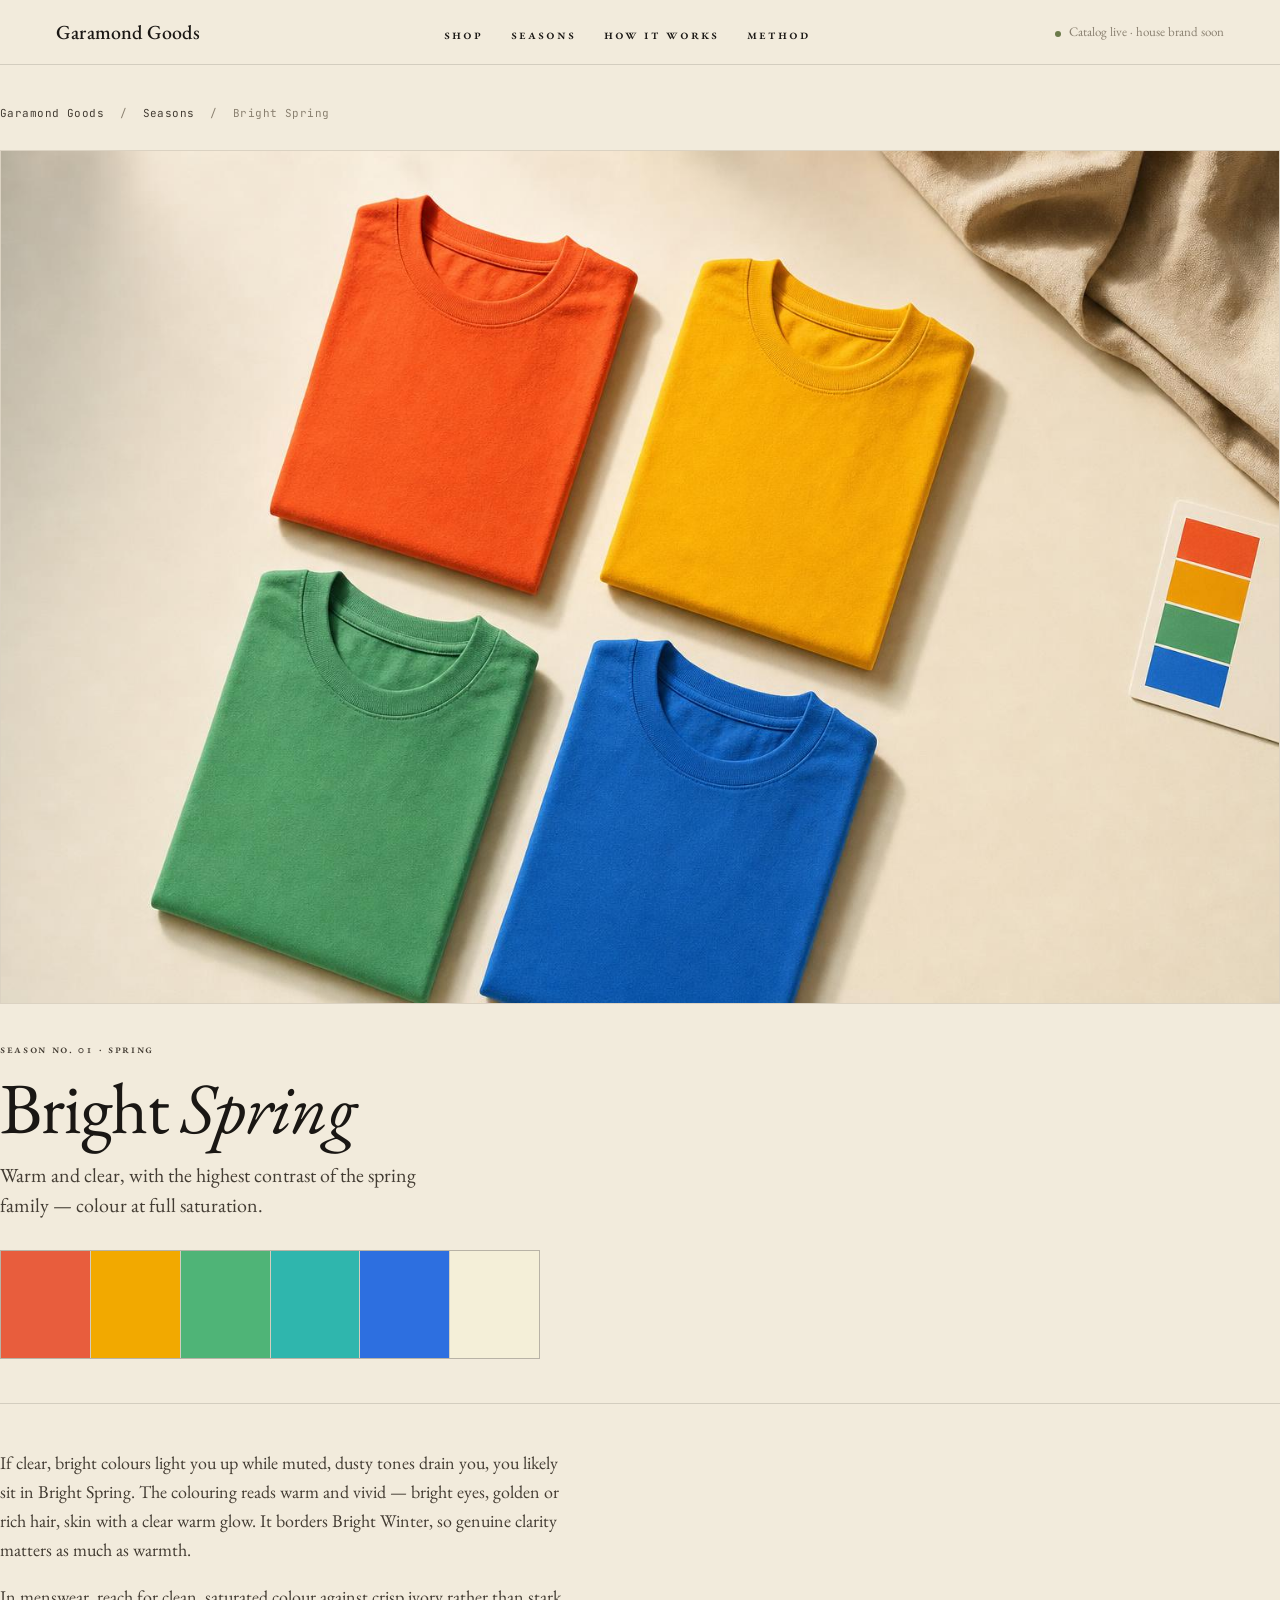
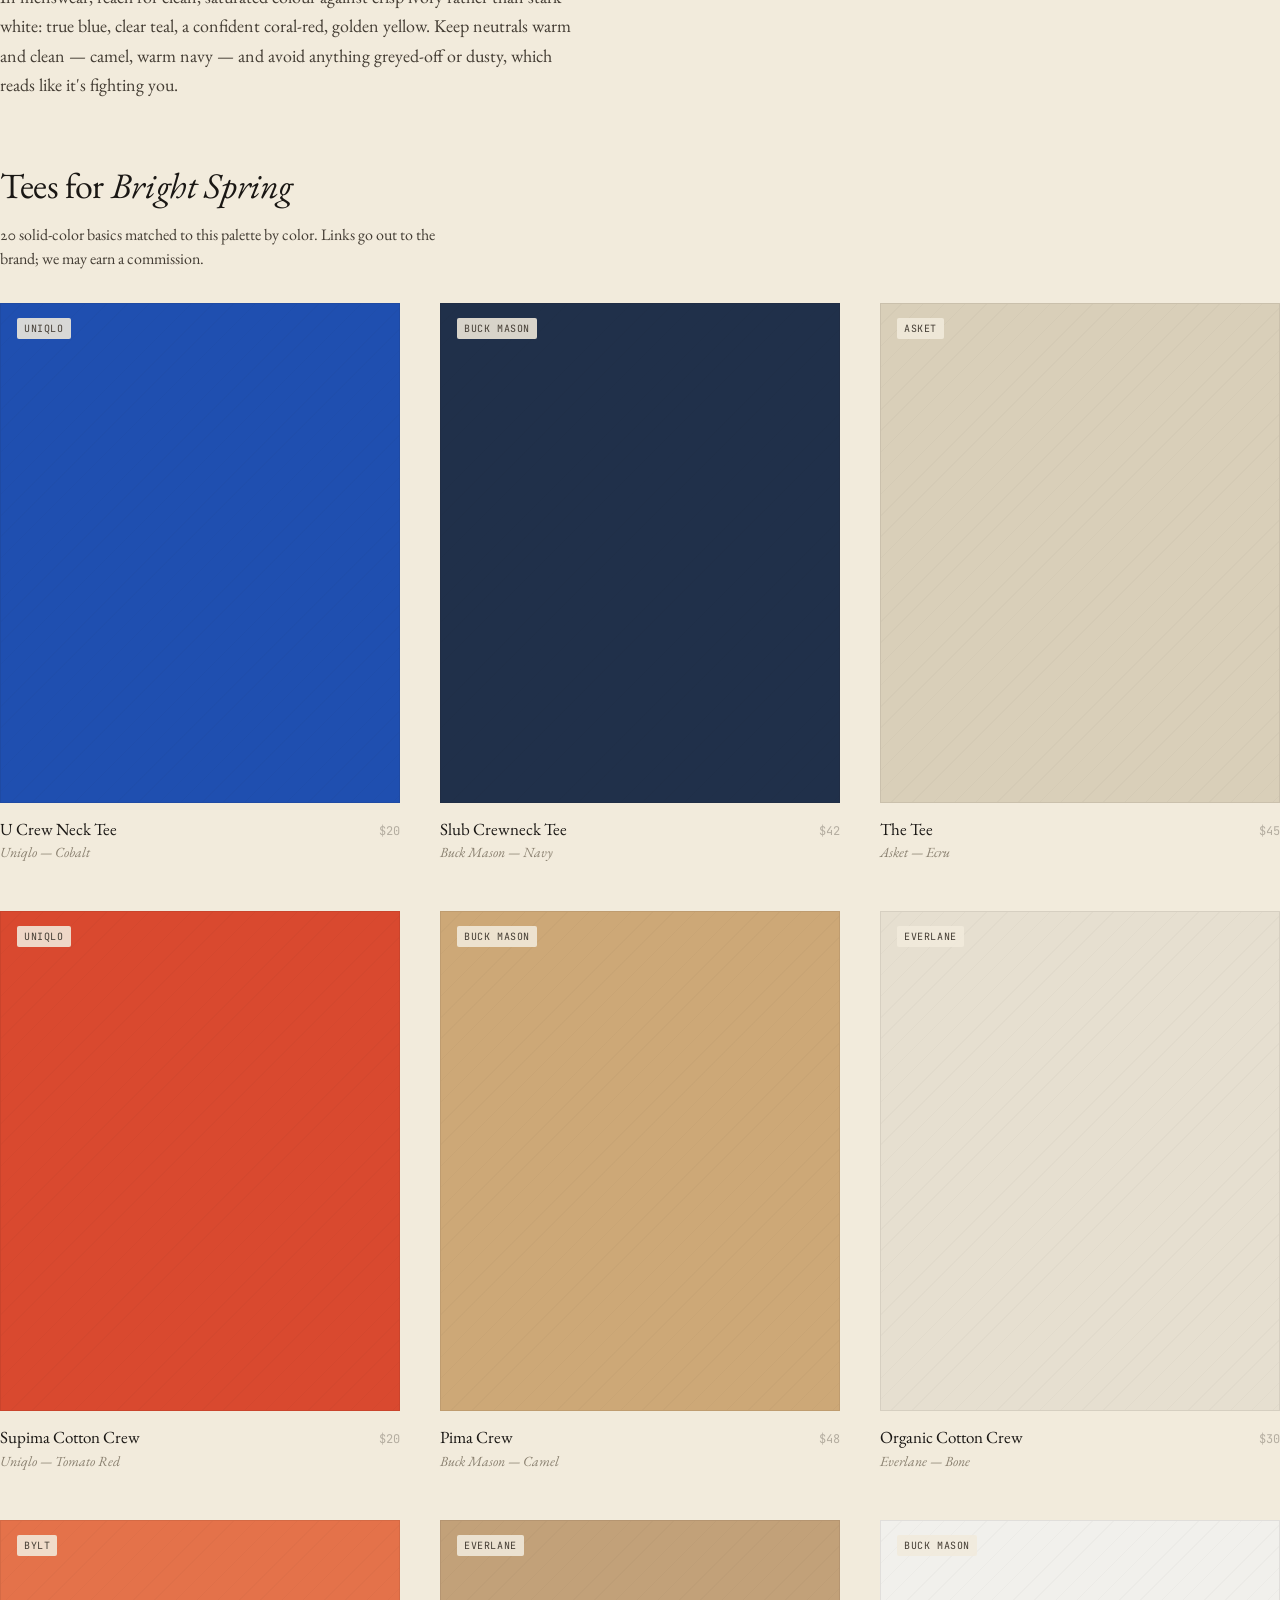
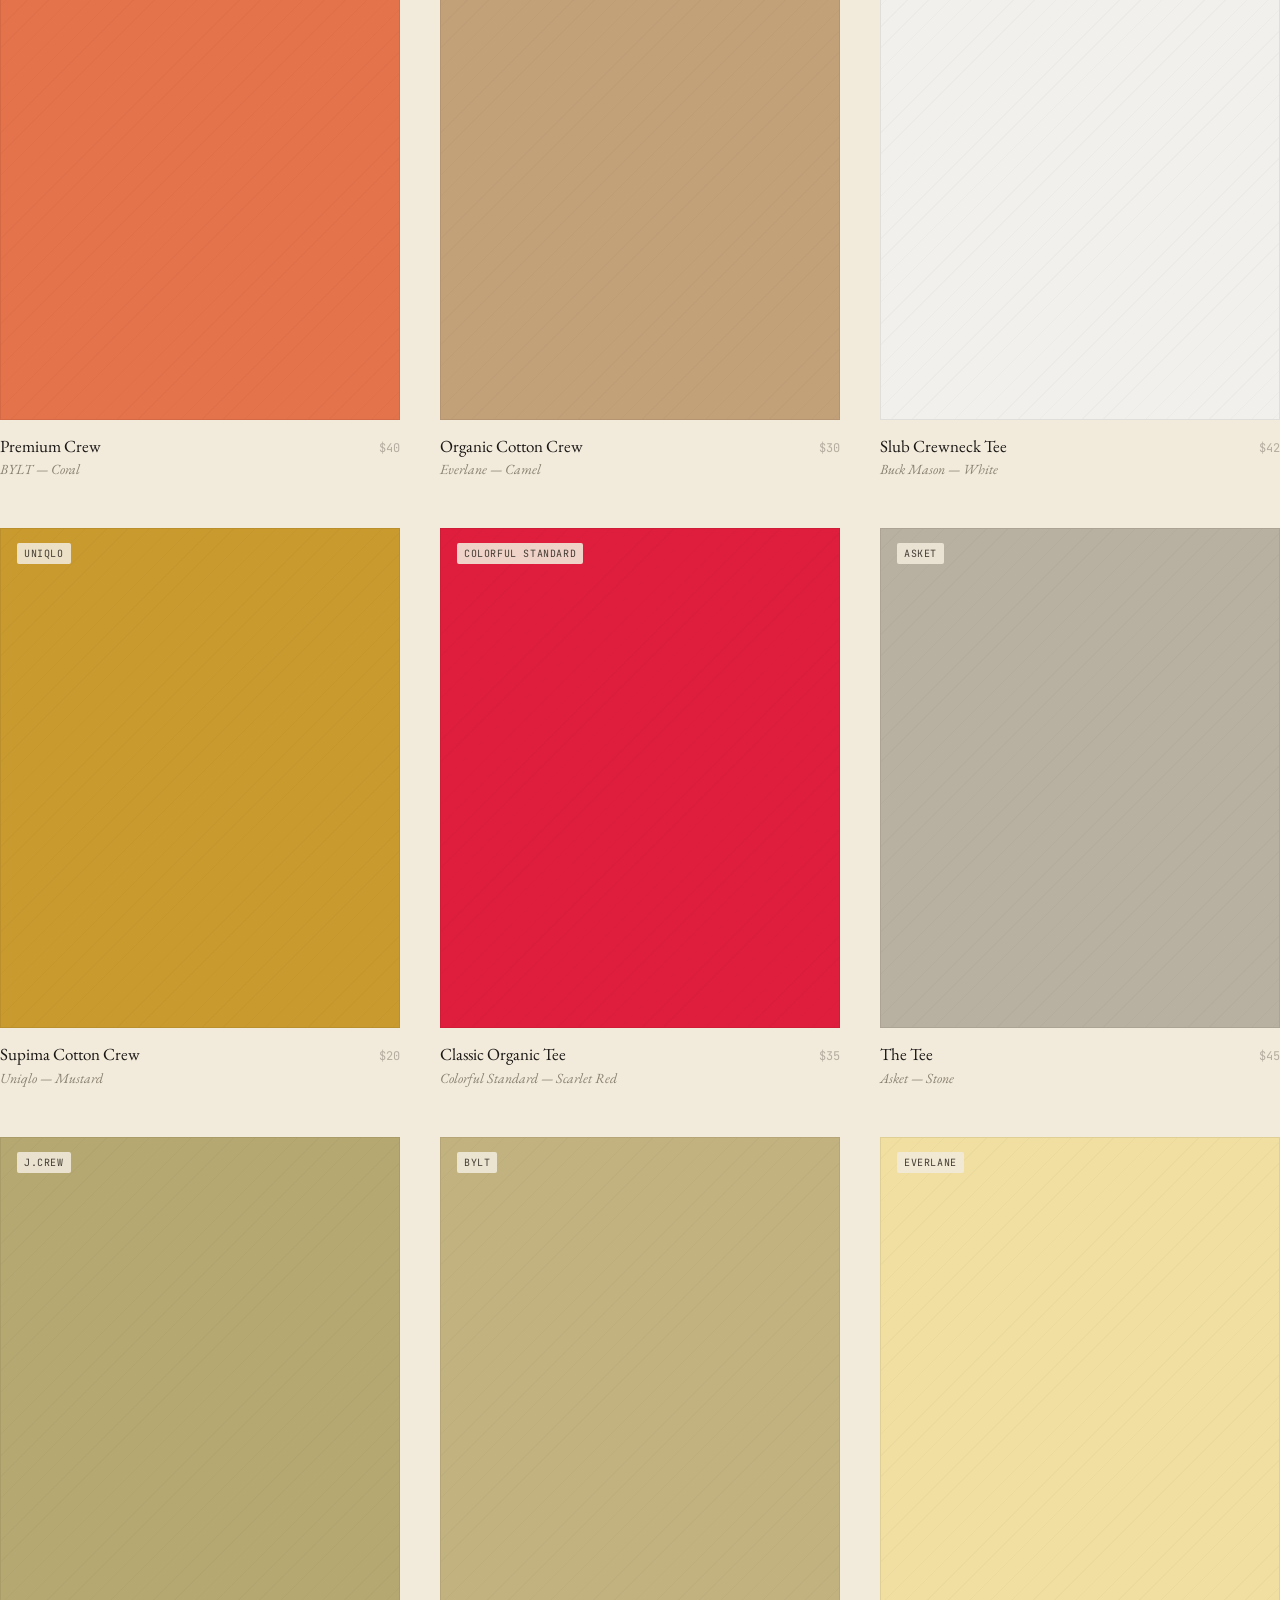
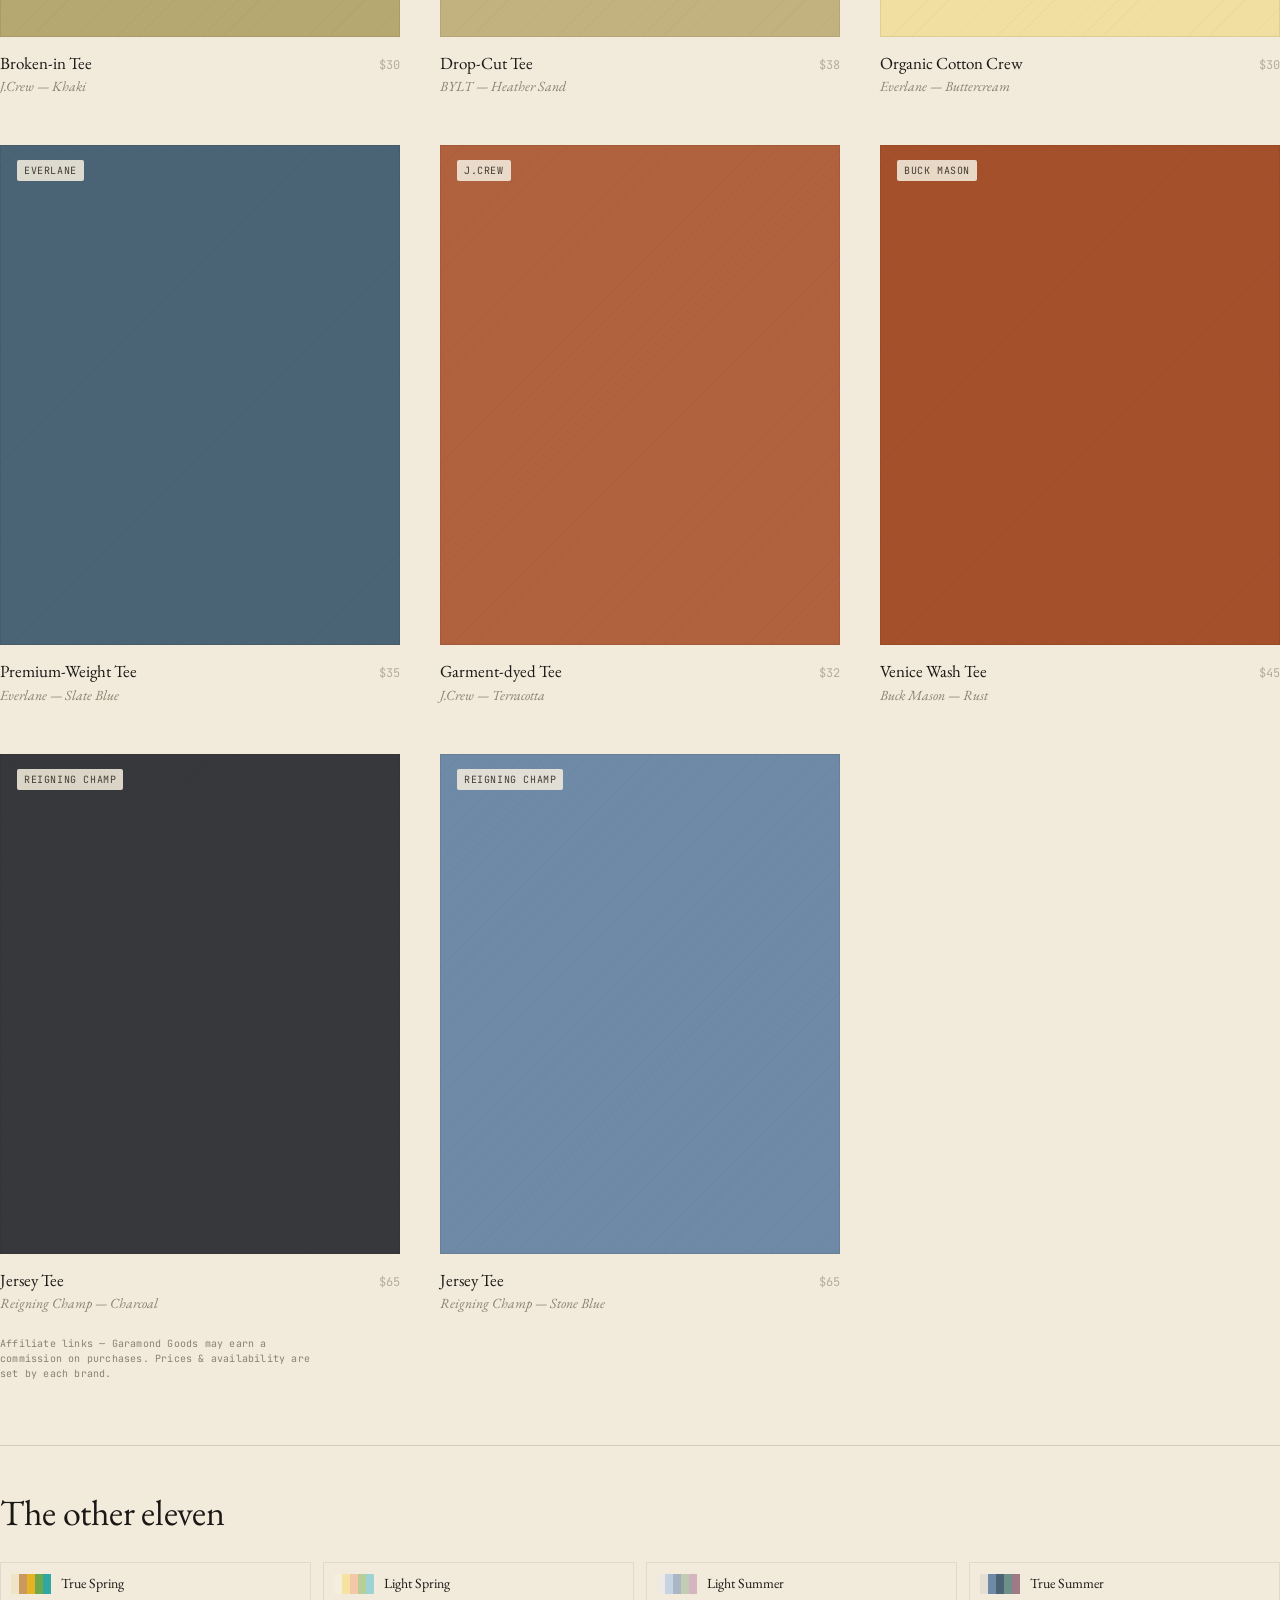
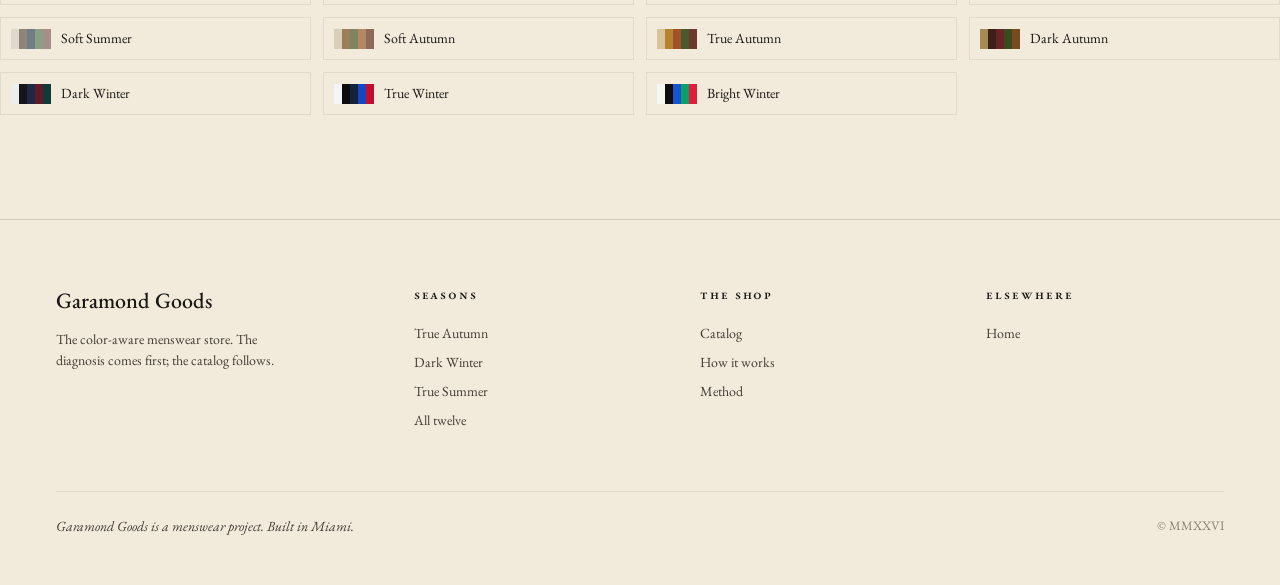
==== commit d7942c6e: "Add editorial photography across the landing page Generate an 18-image art-directed library via Repl" ====
--- a/seasons/bright-spring.html
+++ b/seasons/bright-spring.html
@@ -31,6 +31,7 @@
 </div></nav>
 <main class="wrap season-page">
   <nav class="crumb" aria-label="Breadcrumb"><a href="/">Garamond Goods</a> <span>/</span> <a href="/#seasons">Seasons</a> <span>/</span> Bright Spring</nav>
+  <figure class="season-hero-figure"><img src="/img/season-bright-spring.jpg" alt="Folded men's cotton tees in the Bright Spring palette" loading="eager"/></figure>
   <header class="season-hero">
     <div class="kicker sc">Season No. 01 · Spring</div>
     <h1 class="display">Bright <em>Spring</em></h1>
@@ -44,7 +45,7 @@
   <section class="season-shop">
     <h2>Tees for <em>Bright Spring</em></h2>
     <p class="deck">20 solid-color basics matched to this palette by color. Links go out to the brand; we may earn a commission.</p>
-    <div class="catalog-grid"><a class="product" href="https://www.uniqlo.com/us/en" target="_blank" rel="sponsored noopener nofollow" data-id="uniqlo-cobalt-24" data-brand="Uniqlo" data-hex="#1F4FB0" data-season="bright-spring"><div class="photo" style="background:#1F4FB0"><span class="plabel">Uniqlo</span><div class="alt">SHOP AT UNIQLO →</div></div><div class="meta"><div><div class="name">U Crew Neck Tee</div><div class="sub">Uniqlo — Cobalt</div></div><div class="price">$20</div></div></a><a class="product" href="https://www.buckmason.com" target="_blank" rel="sponsored noopener nofollow" data-id="buck-mason-navy-1" data-brand="Buck Mason" data-hex="#20304A" data-season="bright-spring"><div class="photo" style="background:#20304A"><span class="plabel">Buck Mason</span><div class="alt">SHOP AT BUCK MASON →</div></div><div class="meta"><div><div class="name">Slub Crewneck Tee</div><div class="sub">Buck Mason — Navy</div></div><div class="price">$42</div></div></a><a class="product" href="https://www.asket.com" target="_blank" rel="sponsored noopener nofollow" data-id="asket-ecru-26" data-brand="Asket" data-hex="#D9CFB9" data-season="bright-spring"><div class="photo" style="background:#D9CFB9"><span class="plabel">Asket</span><div class="alt">SHOP AT ASKET →</div></div><div class="meta"><div><div class="name">The Tee</div><div class="sub">Asket — Ecru</div></div><div class="price">$45</div></div></a><a class="product" href="https://www.uniqlo.com/us/en" target="_blank" rel="sponsored noopener nofollow" data-id="uniqlo-tomato-red-22" data-brand="Uniqlo" data-hex="#D9492F" data-season="bright-spring"><div class="photo" style="background:#D9492F"><span class="plabel">Uniqlo</span><div class="alt">SHOP AT UNIQLO →</div></div><div class="meta"><div><div class="name">Supima Cotton Crew</div><div class="sub">Uniqlo — Tomato Red</div></div><div class="price">$20</div></div></a><a class="product" href="https://www.buckmason.com" target="_blank" rel="sponsored noopener nofollow" data-id="buck-mason-camel-5" data-brand="Buck Mason" data-hex="#CDA877" data-season="bright-spring"><div class="photo" style="background:#CDA877"><span class="plabel">Buck Mason</span><div class="alt">SHOP AT BUCK MASON →</div></div><div class="meta"><div><div class="name">Pima Crew</div><div class="sub">Buck Mason — Camel</div></div><div class="price">$48</div></div></a><a class="product" href="https://www.everlane.com" target="_blank" rel="sponsored noopener nofollow" data-id="everlane-bone-15" data-brand="Everlane" data-hex="#E6DFD0" data-season="bright-spring"><div class="photo" style="background:#E6DFD0"><span class="plabel">Everlane</span><div class="alt">SHOP AT EVERLANE →</div></div><div class="meta"><div><div class="name">Organic Cotton Crew</div><div class="sub">Everlane — Bone</div></div><div class="price">$30</div></div></a><a class="product" href="https://www.byltbasics.com" target="_blank" rel="sponsored noopener nofollow" data-id="bylt-coral-14" data-brand="BYLT" data-hex="#E4724A" data-season="bright-spring"><div class="photo" style="background:#E4724A"><span class="plabel">BYLT</span><div class="alt">SHOP AT BYLT →</div></div><div class="meta"><div><div class="name">Premium Crew</div><div class="sub">BYLT — Coral</div></div><div class="price">$40</div></div></a><a class="product" href="https://www.everlane.com" target="_blank" rel="sponsored noopener nofollow" data-id="everlane-camel-16" data-brand="Everlane" data-hex="#C2A179" data-season="bright-spring"><div class="photo" style="background:#C2A179"><span class="plabel">Everlane</span><div class="alt">SHOP AT EVERLANE →</div></div><div class="meta"><div><div class="name">Organic Cotton Crew</div><div class="sub">Everlane — Camel</div></div><div class="price">$30</div></div></a><a class="product" href="https://www.buckmason.com" target="_blank" rel="sponsored noopener nofollow" data-id="buck-mason-white-0" data-brand="Buck Mason" data-hex="#F1F0EC" data-season="bright-spring"><div class="photo" style="background:#F1F0EC"><span class="plabel">Buck Mason</span><div class="alt">SHOP AT BUCK MASON →</div></div><div class="meta"><div><div class="name">Slub Crewneck Tee</div><div class="sub">Buck Mason — White</div></div><div class="price">$42</div></div></a><a class="product" href="https://www.uniqlo.com/us/en" target="_blank" rel="sponsored noopener nofollow" data-id="uniqlo-mustard-21" data-brand="Uniqlo" data-hex="#C99A2E" data-season="bright-spring"><div class="photo" style="background:#C99A2E"><span class="plabel">Uniqlo</span><div class="alt">SHOP AT UNIQLO →</div></div><div class="meta"><div><div class="name">Supima Cotton Crew</div><div class="sub">Uniqlo — Mustard</div></div><div class="price">$20</div></div></a><a class="product" href="https://colorfulstandard.com" target="_blank" rel="sponsored noopener nofollow" data-id="colorful-standard-scarlet-red-32" data-brand="Colorful Standard" data-hex="#DE1E3C" data-season="bright-spring"><div class="photo" style="background:#DE1E3C"><span class="plabel">Colorful Standard</span><div class="alt">SHOP AT COLORFUL STANDARD →</div></div><div class="meta"><div><div class="name">Classic Organic Tee</div><div class="sub">Colorful Standard — Scarlet Red</div></div><div class="price">$35</div></div></a><a class="product" href="https://www.asket.com" target="_blank" rel="sponsored noopener nofollow" data-id="asket-stone-28" data-brand="Asket" data-hex="#B8B0A0" data-season="bright-spring"><div class="photo" style="background:#B8B0A0"><span class="plabel">Asket</span><div class="alt">SHOP AT ASKET →</div></div><div class="meta"><div><div class="name">The Tee</div><div class="sub">Asket — Stone</div></div><div class="price">$45</div></div></a><a class="product" href="https://www.jcrew.com" target="_blank" rel="sponsored noopener nofollow" data-id="j-crew-khaki-34" data-brand="J.Crew" data-hex="#B6A871" data-season="bright-spring"><div class="photo" style="background:#B6A871"><span class="plabel">J.Crew</span><div class="alt">SHOP AT J.CREW →</div></div><div class="meta"><div><div class="name">Broken-in Tee</div><div class="sub">J.Crew — Khaki</div></div><div class="price">$30</div></div></a><a class="product" href="https://www.byltbasics.com" target="_blank" rel="sponsored noopener nofollow" data-id="bylt-heather-sand-12" data-brand="BYLT" data-hex="#C2B280" data-season="bright-spring"><div class="photo" style="background:#C2B280"><span class="plabel">BYLT</span><div class="alt">SHOP AT BYLT →</div></div><div class="meta"><div><div class="name">Drop-Cut Tee</div><div class="sub">BYLT — Heather Sand</div></div><div class="price">$38</div></div></a><a class="product" href="https://www.everlane.com" target="_blank" rel="sponsored noopener nofollow" data-id="everlane-buttercream-20" data-brand="Everlane" data-hex="#F0DFA0" data-season="bright-spring"><div class="photo" style="background:#F0DFA0"><span class="plabel">Everlane</span><div class="alt">SHOP AT EVERLANE →</div></div><div class="meta"><div><div class="name">Organic Cotton Crew</div><div class="sub">Everlane — Buttercream</div></div><div class="price">$30</div></div></a><a class="product" href="https://www.everlane.com" target="_blank" rel="sponsored noopener nofollow" data-id="everlane-slate-blue-17" data-brand="Everlane" data-hex="#4A6375" data-season="bright-spring"><div class="photo" style="background:#4A6375"><span class="plabel">Everlane</span><div class="alt">SHOP AT EVERLANE →</div></div><div class="meta"><div><div class="name">Premium-Weight Tee</div><div class="sub">Everlane — Slate Blue</div></div><div class="price">$35</div></div></a><a class="product" href="https://www.jcrew.com" target="_blank" rel="sponsored noopener nofollow" data-id="j-crew-terracotta-35" data-brand="J.Crew" data-hex="#B0613E" data-season="bright-spring"><div class="photo" style="background:#B0613E"><span class="plabel">J.Crew</span><div class="alt">SHOP AT J.CREW →</div></div><div class="meta"><div><div class="name">Garment-dyed Tee</div><div class="sub">J.Crew — Terracotta</div></div><div class="price">$32</div></div></a><a class="product" href="https://www.buckmason.com" target="_blank" rel="sponsored noopener nofollow" data-id="buck-mason-rust-4" data-brand="Buck Mason" data-hex="#A4502A" data-season="bright-spring"><div class="photo" style="background:#A4502A"><span class="plabel">Buck Mason</span><div class="alt">SHOP AT BUCK MASON →</div></div><div class="meta"><div><div class="name">Venice Wash Tee</div><div class="sub">Buck Mason — Rust</div></div><div class="price">$45</div></div></a><a class="product" href="https://www.reigningchamp.com" target="_blank" rel="sponsored noopener nofollow" data-id="reigning-champ-charcoal-7" data-brand="Reigning Champ" data-hex="#36383C" data-season="bright-spring"><div class="photo" style="background:#36383C"><span class="plabel">Reigning Champ</span><div class="alt">SHOP AT REIGNING CHAMP →</div></div><div class="meta"><div><div class="name">Jersey Tee</div><div class="sub">Reigning Champ — Charcoal</div></div><div class="price">$65</div></div></a><a class="product" href="https://www.reigningchamp.com" target="_blank" rel="sponsored noopener nofollow" data-id="reigning-champ-stone-blue-9" data-brand="Reigning Champ" data-hex="#6E8AA6" data-season="bright-spring"><div class="photo" style="background:#6E8AA6"><span class="plabel">Reigning Champ</span><div class="alt">SHOP AT REIGNING CHAMP →</div></div><div class="meta"><div><div class="name">Jersey Tee</div><div class="sub">Reigning Champ — Stone Blue</div></div><div class="price">$65</div></div></a></div>
+    <div class="catalog-grid"><a class="product" href="https://www.uniqlo.com/us/en" target="_blank" rel="sponsored noopener nofollow" data-id="uniqlo-cobalt-24" data-brand="Uniqlo" data-hex="#1F4FB0" data-season="bright-spring"><div class="photo" style="background:#1F4FB0"><span class="plabel">Uniqlo</span><div class="preview"><div class="tee-wrap"><svg class="tee" viewBox="0 0 100 100" xmlns="http://www.w3.org/2000/svg" aria-hidden="true"><path d="M40,20 Q50,27 60,20 L68,23 L86,33 L79,47 L70,42 L70,86 L30,86 L30,42 L21,47 L14,33 L32,23 Z" fill="#1F4FB0" stroke="rgba(26,23,20,0.18)" stroke-width="1" stroke-linejoin="round"/><path d="M40,20 Q50,27 60,20" fill="none" stroke="rgba(255,255,255,0.35)" stroke-width="1.5"/></svg></div><span class="preview-cta">Shop at Uniqlo →</span></div></div><div class="meta"><div><div class="name">U Crew Neck Tee</div><div class="sub">Uniqlo — Cobalt</div></div><div class="price">$20</div></div></a><a class="product" href="https://www.buckmason.com" target="_blank" rel="sponsored noopener nofollow" data-id="buck-mason-navy-1" data-brand="Buck Mason" data-hex="#20304A" data-season="bright-spring"><div class="photo" style="background:#20304A"><span class="plabel">Buck Mason</span><div class="preview"><div class="tee-wrap"><svg class="tee" viewBox="0 0 100 100" xmlns="http://www.w3.org/2000/svg" aria-hidden="true"><path d="M40,20 Q50,27 60,20 L68,23 L86,33 L79,47 L70,42 L70,86 L30,86 L30,42 L21,47 L14,33 L32,23 Z" fill="#20304A" stroke="rgba(26,23,20,0.18)" stroke-width="1" stroke-linejoin="round"/><path d="M40,20 Q50,27 60,20" fill="none" stroke="rgba(255,255,255,0.35)" stroke-width="1.5"/></svg></div><span class="preview-cta">Shop at Buck Mason →</span></div></div><div class="meta"><div><div class="name">Slub Crewneck Tee</div><div class="sub">Buck Mason — Navy</div></div><div class="price">$42</div></div></a><a class="product" href="https://www.asket.com" target="_blank" rel="sponsored noopener nofollow" data-id="asket-ecru-26" data-brand="Asket" data-hex="#D9CFB9" data-season="bright-spring"><div class="photo" style="background:#D9CFB9"><span class="plabel">Asket</span><div class="preview"><div class="tee-wrap"><svg class="tee" viewBox="0 0 100 100" xmlns="http://www.w3.org/2000/svg" aria-hidden="true"><path d="M40,20 Q50,27 60,20 L68,23 L86,33 L79,47 L70,42 L70,86 L30,86 L30,42 L21,47 L14,33 L32,23 Z" fill="#D9CFB9" stroke="rgba(26,23,20,0.18)" stroke-width="1" stroke-linejoin="round"/><path d="M40,20 Q50,27 60,20" fill="none" stroke="rgba(255,255,255,0.35)" stroke-width="1.5"/></svg></div><span class="preview-cta">Shop at Asket →</span></div></div><div class="meta"><div><div class="name">The Tee</div><div class="sub">Asket — Ecru</div></div><div class="price">$45</div></div></a><a class="product" href="https://www.uniqlo.com/us/en" target="_blank" rel="sponsored noopener nofollow" data-id="uniqlo-tomato-red-22" data-brand="Uniqlo" data-hex="#D9492F" data-season="bright-spring"><div class="photo" style="background:#D9492F"><span class="plabel">Uniqlo</span><div class="preview"><div class="tee-wrap"><svg class="tee" viewBox="0 0 100 100" xmlns="http://www.w3.org/2000/svg" aria-hidden="true"><path d="M40,20 Q50,27 60,20 L68,23 L86,33 L79,47 L70,42 L70,86 L30,86 L30,42 L21,47 L14,33 L32,23 Z" fill="#D9492F" stroke="rgba(26,23,20,0.18)" stroke-width="1" stroke-linejoin="round"/><path d="M40,20 Q50,27 60,20" fill="none" stroke="rgba(255,255,255,0.35)" stroke-width="1.5"/></svg></div><span class="preview-cta">Shop at Uniqlo →</span></div></div><div class="meta"><div><div class="name">Supima Cotton Crew</div><div class="sub">Uniqlo — Tomato Red</div></div><div class="price">$20</div></div></a><a class="product" href="https://www.buckmason.com" target="_blank" rel="sponsored noopener nofollow" data-id="buck-mason-camel-5" data-brand="Buck Mason" data-hex="#CDA877" data-season="bright-spring"><div class="photo" style="background:#CDA877"><span class="plabel">Buck Mason</span><div class="preview"><div class="tee-wrap"><svg class="tee" viewBox="0 0 100 100" xmlns="http://www.w3.org/2000/svg" aria-hidden="true"><path d="M40,20 Q50,27 60,20 L68,23 L86,33 L79,47 L70,42 L70,86 L30,86 L30,42 L21,47 L14,33 L32,23 Z" fill="#CDA877" stroke="rgba(26,23,20,0.18)" stroke-width="1" stroke-linejoin="round"/><path d="M40,20 Q50,27 60,20" fill="none" stroke="rgba(255,255,255,0.35)" stroke-width="1.5"/></svg></div><span class="preview-cta">Shop at Buck Mason →</span></div></div><div class="meta"><div><div class="name">Pima Crew</div><div class="sub">Buck Mason — Camel</div></div><div class="price">$48</div></div></a><a class="product" href="https://www.everlane.com" target="_blank" rel="sponsored noopener nofollow" data-id="everlane-bone-15" data-brand="Everlane" data-hex="#E6DFD0" data-season="bright-spring"><div class="photo" style="background:#E6DFD0"><span class="plabel">Everlane</span><div class="preview"><div class="tee-wrap"><svg class="tee" viewBox="0 0 100 100" xmlns="http://www.w3.org/2000/svg" aria-hidden="true"><path d="M40,20 Q50,27 60,20 L68,23 L86,33 L79,47 L70,42 L70,86 L30,86 L30,42 L21,47 L14,33 L32,23 Z" fill="#E6DFD0" stroke="rgba(26,23,20,0.18)" stroke-width="1" stroke-linejoin="round"/><path d="M40,20 Q50,27 60,20" fill="none" stroke="rgba(255,255,255,0.35)" stroke-width="1.5"/></svg></div><span class="preview-cta">Shop at Everlane →</span></div></div><div class="meta"><div><div class="name">Organic Cotton Crew</div><div class="sub">Everlane — Bone</div></div><div class="price">$30</div></div></a><a class="product" href="https://www.byltbasics.com" target="_blank" rel="sponsored noopener nofollow" data-id="bylt-coral-14" data-brand="BYLT" data-hex="#E4724A" data-season="bright-spring"><div class="photo" style="background:#E4724A"><span class="plabel">BYLT</span><div class="preview"><div class="tee-wrap"><svg class="tee" viewBox="0 0 100 100" xmlns="http://www.w3.org/2000/svg" aria-hidden="true"><path d="M40,20 Q50,27 60,20 L68,23 L86,33 L79,47 L70,42 L70,86 L30,86 L30,42 L21,47 L14,33 L32,23 Z" fill="#E4724A" stroke="rgba(26,23,20,0.18)" stroke-width="1" stroke-linejoin="round"/><path d="M40,20 Q50,27 60,20" fill="none" stroke="rgba(255,255,255,0.35)" stroke-width="1.5"/></svg></div><span class="preview-cta">Shop at BYLT →</span></div></div><div class="meta"><div><div class="name">Premium Crew</div><div class="sub">BYLT — Coral</div></div><div class="price">$40</div></div></a><a class="product" href="https://www.everlane.com" target="_blank" rel="sponsored noopener nofollow" data-id="everlane-camel-16" data-brand="Everlane" data-hex="#C2A179" data-season="bright-spring"><div class="photo" style="background:#C2A179"><span class="plabel">Everlane</span><div class="preview"><div class="tee-wrap"><svg class="tee" viewBox="0 0 100 100" xmlns="http://www.w3.org/2000/svg" aria-hidden="true"><path d="M40,20 Q50,27 60,20 L68,23 L86,33 L79,47 L70,42 L70,86 L30,86 L30,42 L21,47 L14,33 L32,23 Z" fill="#C2A179" stroke="rgba(26,23,20,0.18)" stroke-width="1" stroke-linejoin="round"/><path d="M40,20 Q50,27 60,20" fill="none" stroke="rgba(255,255,255,0.35)" stroke-width="1.5"/></svg></div><span class="preview-cta">Shop at Everlane →</span></div></div><div class="meta"><div><div class="name">Organic Cotton Crew</div><div class="sub">Everlane — Camel</div></div><div class="price">$30</div></div></a><a class="product" href="https://www.buckmason.com" target="_blank" rel="sponsored noopener nofollow" data-id="buck-mason-white-0" data-brand="Buck Mason" data-hex="#F1F0EC" data-season="bright-spring"><div class="photo" style="background:#F1F0EC"><span class="plabel">Buck Mason</span><div class="preview"><div class="tee-wrap"><svg class="tee" viewBox="0 0 100 100" xmlns="http://www.w3.org/2000/svg" aria-hidden="true"><path d="M40,20 Q50,27 60,20 L68,23 L86,33 L79,47 L70,42 L70,86 L30,86 L30,42 L21,47 L14,33 L32,23 Z" fill="#F1F0EC" stroke="rgba(26,23,20,0.18)" stroke-width="1" stroke-linejoin="round"/><path d="M40,20 Q50,27 60,20" fill="none" stroke="rgba(255,255,255,0.35)" stroke-width="1.5"/></svg></div><span class="preview-cta">Shop at Buck Mason →</span></div></div><div class="meta"><div><div class="name">Slub Crewneck Tee</div><div class="sub">Buck Mason — White</div></div><div class="price">$42</div></div></a><a class="product" href="https://www.uniqlo.com/us/en" target="_blank" rel="sponsored noopener nofollow" data-id="uniqlo-mustard-21" data-brand="Uniqlo" data-hex="#C99A2E" data-season="bright-spring"><div class="photo" style="background:#C99A2E"><span class="plabel">Uniqlo</span><div class="preview"><div class="tee-wrap"><svg class="tee" viewBox="0 0 100 100" xmlns="http://www.w3.org/2000/svg" aria-hidden="true"><path d="M40,20 Q50,27 60,20 L68,23 L86,33 L79,47 L70,42 L70,86 L30,86 L30,42 L21,47 L14,33 L32,23 Z" fill="#C99A2E" stroke="rgba(26,23,20,0.18)" stroke-width="1" stroke-linejoin="round"/><path d="M40,20 Q50,27 60,20" fill="none" stroke="rgba(255,255,255,0.35)" stroke-width="1.5"/></svg></div><span class="preview-cta">Shop at Uniqlo →</span></div></div><div class="meta"><div><div class="name">Supima Cotton Crew</div><div class="sub">Uniqlo — Mustard</div></div><div class="price">$20</div></div></a><a class="product" href="https://colorfulstandard.com" target="_blank" rel="sponsored noopener nofollow" data-id="colorful-standard-scarlet-red-32" data-brand="Colorful Standard" data-hex="#DE1E3C" data-season="bright-spring"><div class="photo" style="background:#DE1E3C"><span class="plabel">Colorful Standard</span><div class="preview"><div class="tee-wrap"><svg class="tee" viewBox="0 0 100 100" xmlns="http://www.w3.org/2000/svg" aria-hidden="true"><path d="M40,20 Q50,27 60,20 L68,23 L86,33 L79,47 L70,42 L70,86 L30,86 L30,42 L21,47 L14,33 L32,23 Z" fill="#DE1E3C" stroke="rgba(26,23,20,0.18)" stroke-width="1" stroke-linejoin="round"/><path d="M40,20 Q50,27 60,20" fill="none" stroke="rgba(255,255,255,0.35)" stroke-width="1.5"/></svg></div><span class="preview-cta">Shop at Colorful Standard →</span></div></div><div class="meta"><div><div class="name">Classic Organic Tee</div><div class="sub">Colorful Standard — Scarlet Red</div></div><div class="price">$35</div></div></a><a class="product" href="https://www.asket.com" target="_blank" rel="sponsored noopener nofollow" data-id="asket-stone-28" data-brand="Asket" data-hex="#B8B0A0" data-season="bright-spring"><div class="photo" style="background:#B8B0A0"><span class="plabel">Asket</span><div class="preview"><div class="tee-wrap"><svg class="tee" viewBox="0 0 100 100" xmlns="http://www.w3.org/2000/svg" aria-hidden="true"><path d="M40,20 Q50,27 60,20 L68,23 L86,33 L79,47 L70,42 L70,86 L30,86 L30,42 L21,47 L14,33 L32,23 Z" fill="#B8B0A0" stroke="rgba(26,23,20,0.18)" stroke-width="1" stroke-linejoin="round"/><path d="M40,20 Q50,27 60,20" fill="none" stroke="rgba(255,255,255,0.35)" stroke-width="1.5"/></svg></div><span class="preview-cta">Shop at Asket →</span></div></div><div class="meta"><div><div class="name">The Tee</div><div class="sub">Asket — Stone</div></div><div class="price">$45</div></div></a><a class="product" href="https://www.jcrew.com" target="_blank" rel="sponsored noopener nofollow" data-id="j-crew-khaki-34" data-brand="J.Crew" data-hex="#B6A871" data-season="bright-spring"><div class="photo" style="background:#B6A871"><span class="plabel">J.Crew</span><div class="preview"><div class="tee-wrap"><svg class="tee" viewBox="0 0 100 100" xmlns="http://www.w3.org/2000/svg" aria-hidden="true"><path d="M40,20 Q50,27 60,20 L68,23 L86,33 L79,47 L70,42 L70,86 L30,86 L30,42 L21,47 L14,33 L32,23 Z" fill="#B6A871" stroke="rgba(26,23,20,0.18)" stroke-width="1" stroke-linejoin="round"/><path d="M40,20 Q50,27 60,20" fill="none" stroke="rgba(255,255,255,0.35)" stroke-width="1.5"/></svg></div><span class="preview-cta">Shop at J.Crew →</span></div></div><div class="meta"><div><div class="name">Broken-in Tee</div><div class="sub">J.Crew — Khaki</div></div><div class="price">$30</div></div></a><a class="product" href="https://www.byltbasics.com" target="_blank" rel="sponsored noopener nofollow" data-id="bylt-heather-sand-12" data-brand="BYLT" data-hex="#C2B280" data-season="bright-spring"><div class="photo" style="background:#C2B280"><span class="plabel">BYLT</span><div class="preview"><div class="tee-wrap"><svg class="tee" viewBox="0 0 100 100" xmlns="http://www.w3.org/2000/svg" aria-hidden="true"><path d="M40,20 Q50,27 60,20 L68,23 L86,33 L79,47 L70,42 L70,86 L30,86 L30,42 L21,47 L14,33 L32,23 Z" fill="#C2B280" stroke="rgba(26,23,20,0.18)" stroke-width="1" stroke-linejoin="round"/><path d="M40,20 Q50,27 60,20" fill="none" stroke="rgba(255,255,255,0.35)" stroke-width="1.5"/></svg></div><span class="preview-cta">Shop at BYLT →</span></div></div><div class="meta"><div><div class="name">Drop-Cut Tee</div><div class="sub">BYLT — Heather Sand</div></div><div class="price">$38</div></div></a><a class="product" href="https://www.everlane.com" target="_blank" rel="sponsored noopener nofollow" data-id="everlane-buttercream-20" data-brand="Everlane" data-hex="#F0DFA0" data-season="bright-spring"><div class="photo" style="background:#F0DFA0"><span class="plabel">Everlane</span><div class="preview"><div class="tee-wrap"><svg class="tee" viewBox="0 0 100 100" xmlns="http://www.w3.org/2000/svg" aria-hidden="true"><path d="M40,20 Q50,27 60,20 L68,23 L86,33 L79,47 L70,42 L70,86 L30,86 L30,42 L21,47 L14,33 L32,23 Z" fill="#F0DFA0" stroke="rgba(26,23,20,0.18)" stroke-width="1" stroke-linejoin="round"/><path d="M40,20 Q50,27 60,20" fill="none" stroke="rgba(255,255,255,0.35)" stroke-width="1.5"/></svg></div><span class="preview-cta">Shop at Everlane →</span></div></div><div class="meta"><div><div class="name">Organic Cotton Crew</div><div class="sub">Everlane — Buttercream</div></div><div class="price">$30</div></div></a><a class="product" href="https://www.everlane.com" target="_blank" rel="sponsored noopener nofollow" data-id="everlane-slate-blue-17" data-brand="Everlane" data-hex="#4A6375" data-season="bright-spring"><div class="photo" style="background:#4A6375"><span class="plabel">Everlane</span><div class="preview"><div class="tee-wrap"><svg class="tee" viewBox="0 0 100 100" xmlns="http://www.w3.org/2000/svg" aria-hidden="true"><path d="M40,20 Q50,27 60,20 L68,23 L86,33 L79,47 L70,42 L70,86 L30,86 L30,42 L21,47 L14,33 L32,23 Z" fill="#4A6375" stroke="rgba(26,23,20,0.18)" stroke-width="1" stroke-linejoin="round"/><path d="M40,20 Q50,27 60,20" fill="none" stroke="rgba(255,255,255,0.35)" stroke-width="1.5"/></svg></div><span class="preview-cta">Shop at Everlane →</span></div></div><div class="meta"><div><div class="name">Premium-Weight Tee</div><div class="sub">Everlane — Slate Blue</div></div><div class="price">$35</div></div></a><a class="product" href="https://www.jcrew.com" target="_blank" rel="sponsored noopener nofollow" data-id="j-crew-terracotta-35" data-brand="J.Crew" data-hex="#B0613E" data-season="bright-spring"><div class="photo" style="background:#B0613E"><span class="plabel">J.Crew</span><div class="preview"><div class="tee-wrap"><svg class="tee" viewBox="0 0 100 100" xmlns="http://www.w3.org/2000/svg" aria-hidden="true"><path d="M40,20 Q50,27 60,20 L68,23 L86,33 L79,47 L70,42 L70,86 L30,86 L30,42 L21,47 L14,33 L32,23 Z" fill="#B0613E" stroke="rgba(26,23,20,0.18)" stroke-width="1" stroke-linejoin="round"/><path d="M40,20 Q50,27 60,20" fill="none" stroke="rgba(255,255,255,0.35)" stroke-width="1.5"/></svg></div><span class="preview-cta">Shop at J.Crew →</span></div></div><div class="meta"><div><div class="name">Garment-dyed Tee</div><div class="sub">J.Crew — Terracotta</div></div><div class="price">$32</div></div></a><a class="product" href="https://www.buckmason.com" target="_blank" rel="sponsored noopener nofollow" data-id="buck-mason-rust-4" data-brand="Buck Mason" data-hex="#A4502A" data-season="bright-spring"><div class="photo" style="background:#A4502A"><span class="plabel">Buck Mason</span><div class="preview"><div class="tee-wrap"><svg class="tee" viewBox="0 0 100 100" xmlns="http://www.w3.org/2000/svg" aria-hidden="true"><path d="M40,20 Q50,27 60,20 L68,23 L86,33 L79,47 L70,42 L70,86 L30,86 L30,42 L21,47 L14,33 L32,23 Z" fill="#A4502A" stroke="rgba(26,23,20,0.18)" stroke-width="1" stroke-linejoin="round"/><path d="M40,20 Q50,27 60,20" fill="none" stroke="rgba(255,255,255,0.35)" stroke-width="1.5"/></svg></div><span class="preview-cta">Shop at Buck Mason →</span></div></div><div class="meta"><div><div class="name">Venice Wash Tee</div><div class="sub">Buck Mason — Rust</div></div><div class="price">$45</div></div></a><a class="product" href="https://www.reigningchamp.com" target="_blank" rel="sponsored noopener nofollow" data-id="reigning-champ-charcoal-7" data-brand="Reigning Champ" data-hex="#36383C" data-season="bright-spring"><div class="photo" style="background:#36383C"><span class="plabel">Reigning Champ</span><div class="preview"><div class="tee-wrap"><svg class="tee" viewBox="0 0 100 100" xmlns="http://www.w3.org/2000/svg" aria-hidden="true"><path d="M40,20 Q50,27 60,20 L68,23 L86,33 L79,47 L70,42 L70,86 L30,86 L30,42 L21,47 L14,33 L32,23 Z" fill="#36383C" stroke="rgba(26,23,20,0.18)" stroke-width="1" stroke-linejoin="round"/><path d="M40,20 Q50,27 60,20" fill="none" stroke="rgba(255,255,255,0.35)" stroke-width="1.5"/></svg></div><span class="preview-cta">Shop at Reigning Champ →</span></div></div><div class="meta"><div><div class="name">Jersey Tee</div><div class="sub">Reigning Champ — Charcoal</div></div><div class="price">$65</div></div></a><a class="product" href="https://www.reigningchamp.com" target="_blank" rel="sponsored noopener nofollow" data-id="reigning-champ-stone-blue-9" data-brand="Reigning Champ" data-hex="#6E8AA6" data-season="bright-spring"><div class="photo" style="background:#6E8AA6"><span class="plabel">Reigning Champ</span><div class="preview"><div class="tee-wrap"><svg class="tee" viewBox="0 0 100 100" xmlns="http://www.w3.org/2000/svg" aria-hidden="true"><path d="M40,20 Q50,27 60,20 L68,23 L86,33 L79,47 L70,42 L70,86 L30,86 L30,42 L21,47 L14,33 L32,23 Z" fill="#6E8AA6" stroke="rgba(26,23,20,0.18)" stroke-width="1" stroke-linejoin="round"/><path d="M40,20 Q50,27 60,20" fill="none" stroke="rgba(255,255,255,0.35)" stroke-width="1.5"/></svg></div><span class="preview-cta">Shop at Reigning Champ →</span></div></div><div class="meta"><div><div class="name">Jersey Tee</div><div class="sub">Reigning Champ — Stone Blue</div></div><div class="price">$65</div></div></a></div>
     <p class="disclosure">Affiliate links — Garamond Goods may earn a commission on purchases. Prices &amp; availability are set by each brand.</p>
   </section>
   <section class="season-cross">
--- a/styles.css
+++ b/styles.css
@@ -156,8 +156,8 @@
   position: relative;
   overflow: hidden;
 }
-.shot.tall { aspect-ratio: 4 / 5; }
-.shot.wide { aspect-ratio: 16 / 10; }
+.shot.tall { aspect-ratio: 2 / 3; }
+.shot.wide { aspect-ratio: 3 / 2; }
 .shot::before {
   content: "";
   position: absolute; inset: 0;
@@ -188,6 +188,29 @@
   max-width: 60ch;
 }
 .shot .prompt .k { color: var(--ink-mute); }
+
+/* Generated still-life covers the placeholder; the diagonal stripe + prompt
+   drop away, and the mono plate labels ride on top in a small cream chip. */
+.shot-img {
+  position: absolute;
+  inset: 0;
+  width: 100%;
+  height: 100%;
+  object-fit: cover;
+  display: block;
+  z-index: 1;
+}
+.shot:has(.shot-img) { background: var(--ink); }
+.shot:has(.shot-img)::before { display: none; }
+.shot:has(.shot-img) .prompt { display: none; }
+.shot:has(.shot-img) .label,
+.shot:has(.shot-img) .num {
+  z-index: 2;
+  background: rgba(242, 235, 220, 0.82);
+  padding: 3px 7px;
+  border-radius: 2px;
+  color: var(--ink-soft);
+}
 
 /* ----- Editorial spreads ----- */
 section.spread {
@@ -556,6 +579,14 @@
   text-wrap: balance;
 }
 .method-side h2 em { font-style: italic; }
+.method-figure {
+  margin: 36px 0 0;
+  aspect-ratio: 3 / 2;
+  overflow: hidden;
+  border: 1px solid var(--rule-soft);
+  background: var(--cream-deep);
+}
+.method-figure img { width: 100%; height: 100%; object-fit: cover; display: block; }
 .method-layout .body {
   max-width: 56ch;
   font-size: 18px;
@@ -812,6 +843,50 @@
 }
 .season:hover { background: rgba(26, 23, 20, 0.035); }
 
+/* Season cards carry their flat-lay photo above the palette (bleeds to edges) */
+.season-photo {
+  margin: -20px -20px 14px;
+  aspect-ratio: 3 / 2;
+  overflow: hidden;
+  border-bottom: 1px solid var(--rule);
+  background: var(--cream-deep);
+}
+.season-photo img {
+  width: 100%;
+  height: 100%;
+  object-fit: cover;
+  display: block;
+  transition: transform .5s cubic-bezier(.2, .6, .2, 1);
+}
+.season:hover .season-photo img { transform: scale(1.035); }
+
+/* Full-bleed spectrum band — one bold photographic moment */
+.band {
+  border-top: 1px solid var(--rule);
+  border-bottom: 1px solid var(--rule);
+  background: var(--cream-deep);
+  position: relative;
+}
+.band-figure { margin: 0; aspect-ratio: 5 / 2; overflow: hidden; }
+.band-figure img { width: 100%; height: 100%; object-fit: cover; display: block; }
+.band-cap {
+  position: absolute;
+  left: 0; right: 0; bottom: 0;
+  display: flex;
+  justify-content: space-between;
+  padding: 14px 56px;
+  font-family: var(--mono);
+  font-size: 11px;
+  letter-spacing: 0.06em;
+  color: rgba(242, 235, 220, 0.92);
+  background: linear-gradient(to top, rgba(26, 23, 20, 0.5), rgba(26, 23, 20, 0));
+  pointer-events: none;
+}
+@media (max-width: 880px) {
+  .band-figure { aspect-ratio: 3 / 2; }
+  .band-cap { padding: 10px 22px; font-size: 10px; }
+}
+
 /* Product cards are now outbound affiliate links; the "photo" is the
    garment color itself until product-feed imagery is wired. */
 a.product { text-decoration: none; color: inherit; display: block; }
@@ -820,6 +895,39 @@
   padding: 3px 7px;
   border-radius: 2px;
   color: var(--ink-soft);
+}
+
+/* Tinted tee mockup — revealed on hover (shown by default on touch) */
+.product .preview {
+  position: absolute;
+  inset: 0;
+  background: var(--cream);
+  display: flex;
+  flex-direction: column;
+  align-items: center;
+  justify-content: center;
+  gap: 12px;
+  padding: 18px;
+  opacity: 0;
+  transition: opacity .25s;
+}
+.product:hover .preview { opacity: 1; }
+.product .preview .tee-wrap { width: 64%; max-width: 150px; }
+.product .preview svg.tee {
+  width: 100%;
+  height: auto;
+  display: block;
+  filter: drop-shadow(0 7px 16px rgba(26, 23, 20, 0.18));
+}
+.product .preview .preview-cta {
+  font-family: var(--mono);
+  font-size: 10px;
+  letter-spacing: 0.1em;
+  text-transform: uppercase;
+  color: var(--ink-soft);
+}
+@media (hover: none) {
+  .product .preview { opacity: 1; }
 }
 
 /* FTC affiliate disclosure under the catalog */
@@ -833,6 +941,29 @@
   text-align: right;
 }
 
+/* Catalog "lookbook" lede — sleek single + the rail, as a two-up.
+   .wide carries a 3:2 aspect so the rail is shown uncropped and drives the row
+   height; the grid stretches .tall to match, cropping the close-up to its center. */
+.boho-pair {
+  display: grid;
+  grid-template-columns: 1fr 1.5fr;
+  gap: 14px;
+  margin: 8px 0 44px;
+  align-items: stretch;
+}
+.boho-pair > div {
+  overflow: hidden;
+  border: 1px solid var(--rule-soft);
+  background: var(--cream-deep);
+}
+.boho-pair .wide { aspect-ratio: 3 / 2; }
+.boho-pair img { width: 100%; height: 100%; object-fit: cover; display: block; }
+@media (max-width: 880px) {
+  .boho-pair { grid-template-columns: 1fr; }
+  .boho-pair .tall { aspect-ratio: 4 / 5; }
+  .boho-pair .wide { aspect-ratio: 3 / 2; }
+}
+
 /* Empty state when a color filter has no matches */
 .catalog-empty {
   grid-column: 1 / -1;
@@ -847,6 +978,8 @@
 
 /* ----- Per-season SEO pages ----- */
 .season-page { padding: 40px 0 24px; }
+.season-hero-figure { margin: 0 0 36px; border: 1px solid var(--rule-soft); overflow: hidden; background: var(--cream-deep); }
+.season-hero-figure img { display: block; width: 100%; height: auto; aspect-ratio: 3 / 2; object-fit: cover; }
 .crumb { font-family: var(--mono); font-size: 11px; letter-spacing: 0.04em; color: var(--ink-mute); margin-bottom: 28px; }
 .crumb a { color: var(--ink-soft); text-decoration: none; }
 .crumb a:hover { color: var(--ink); }
